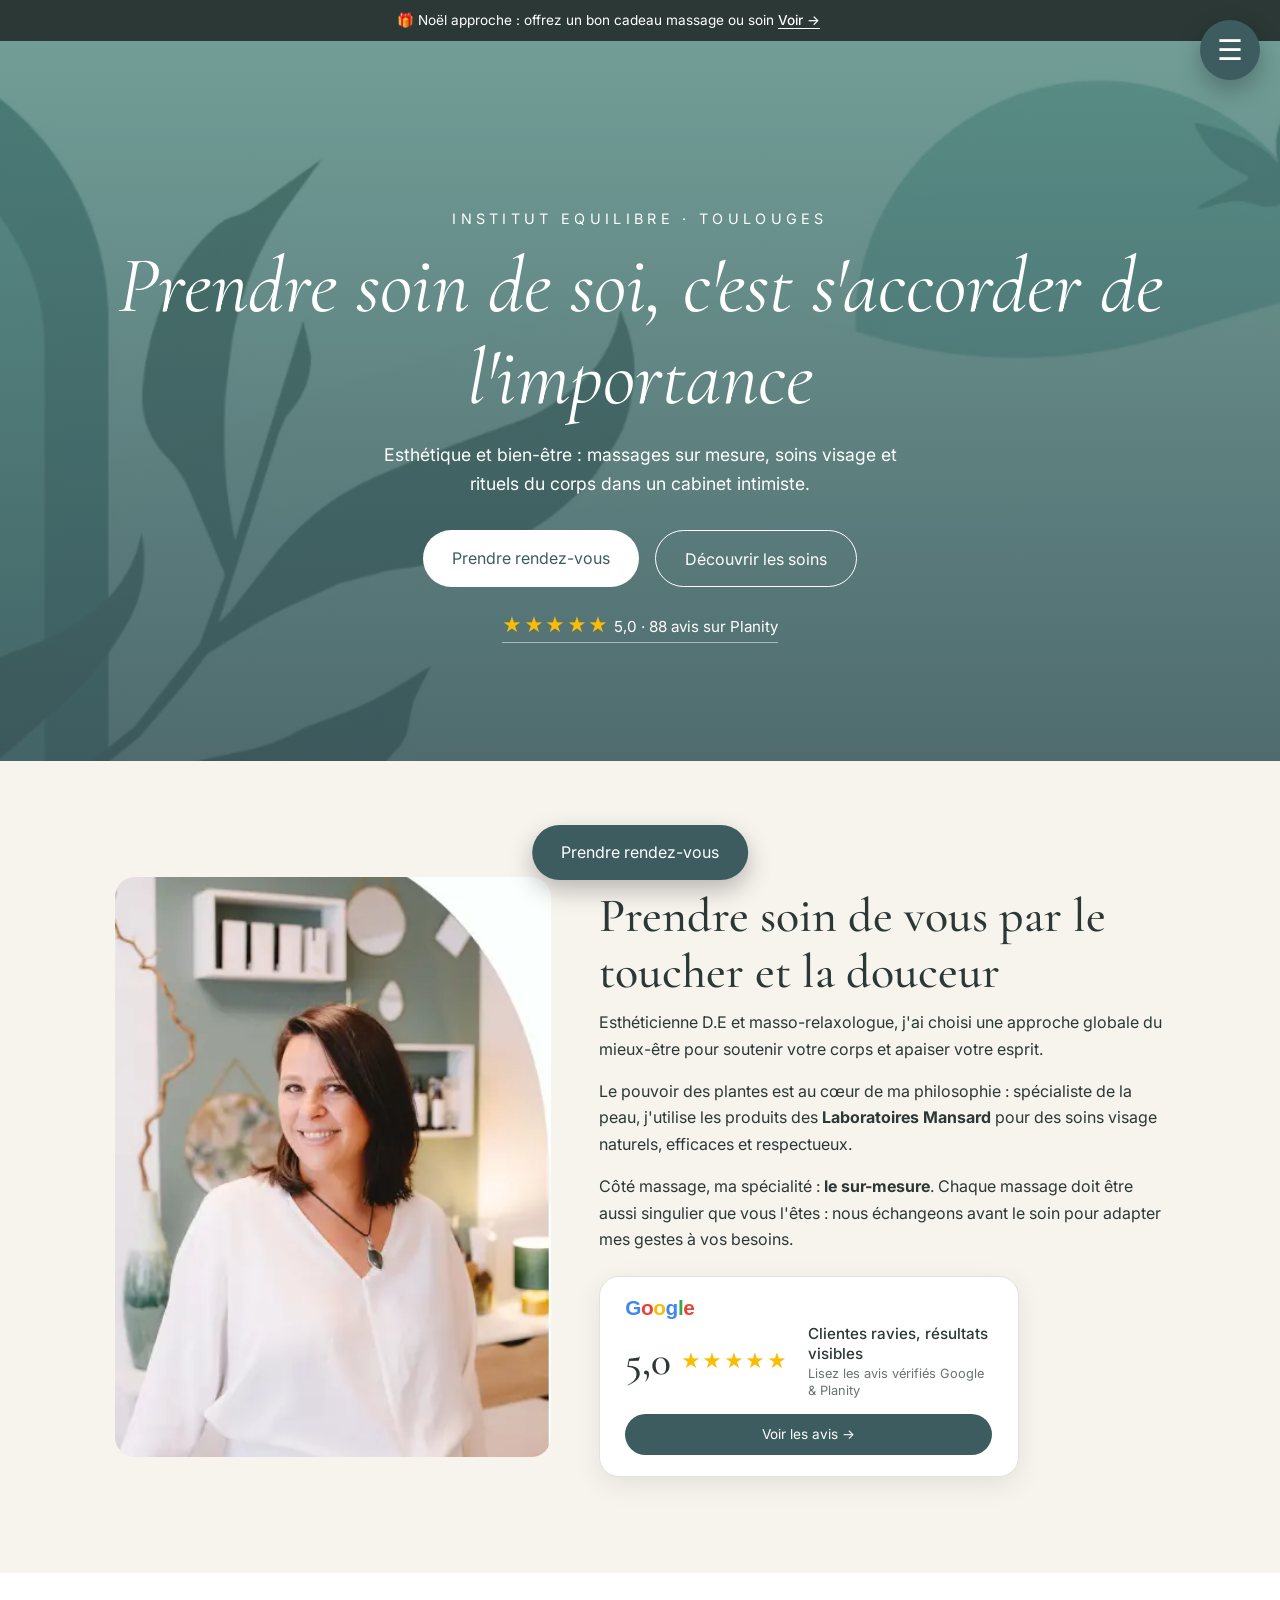
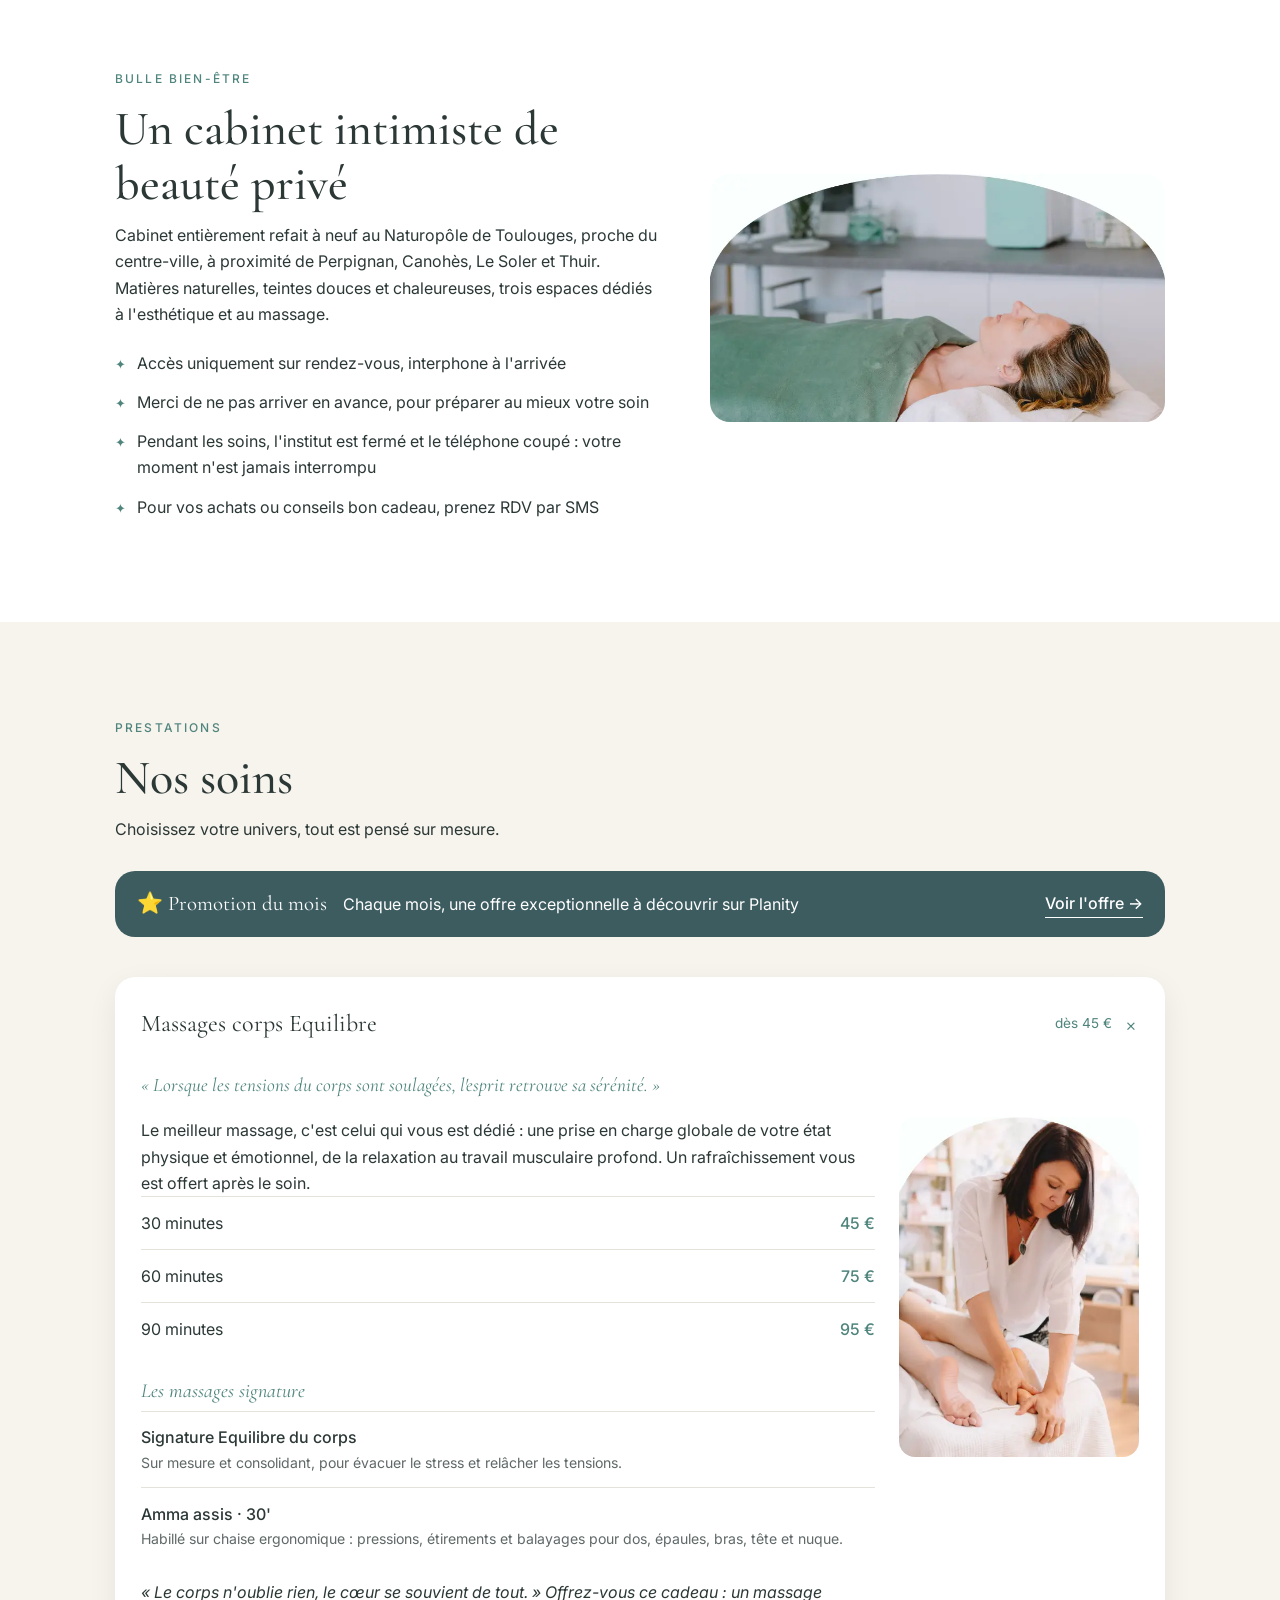
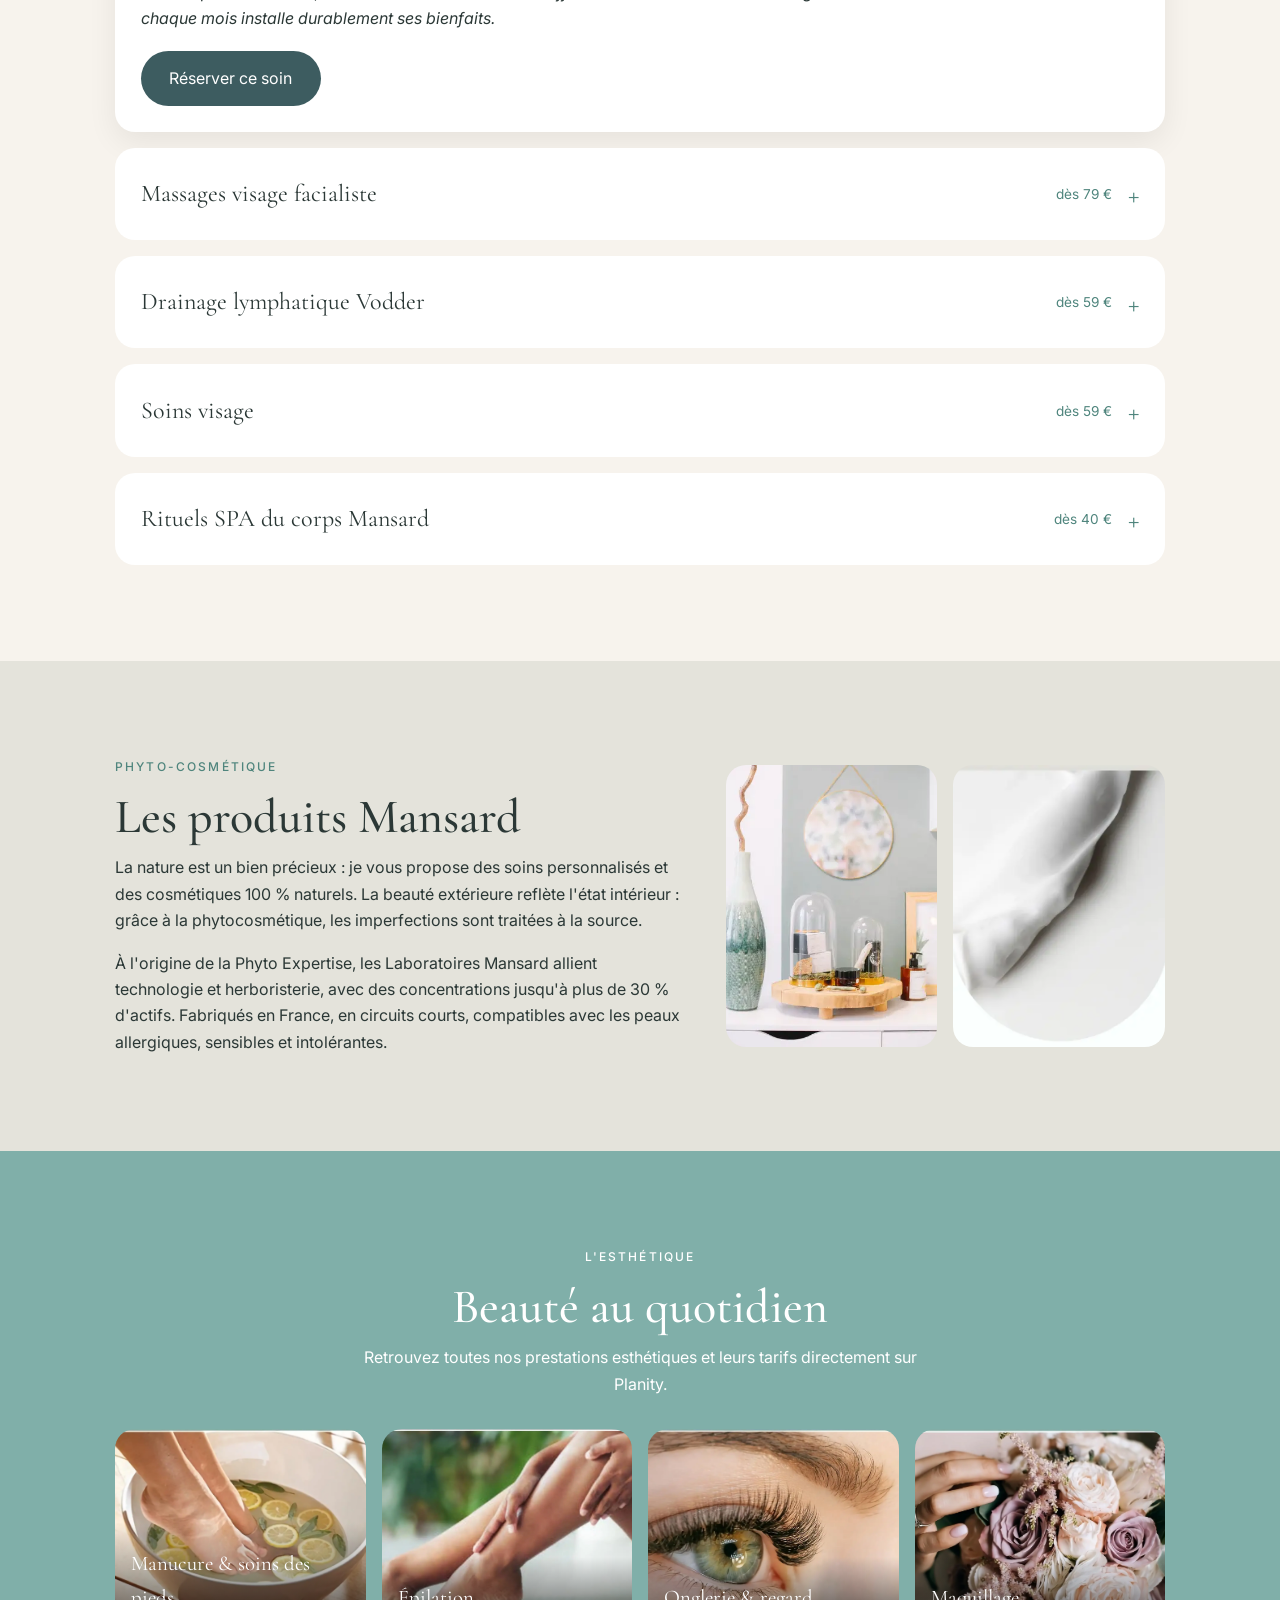
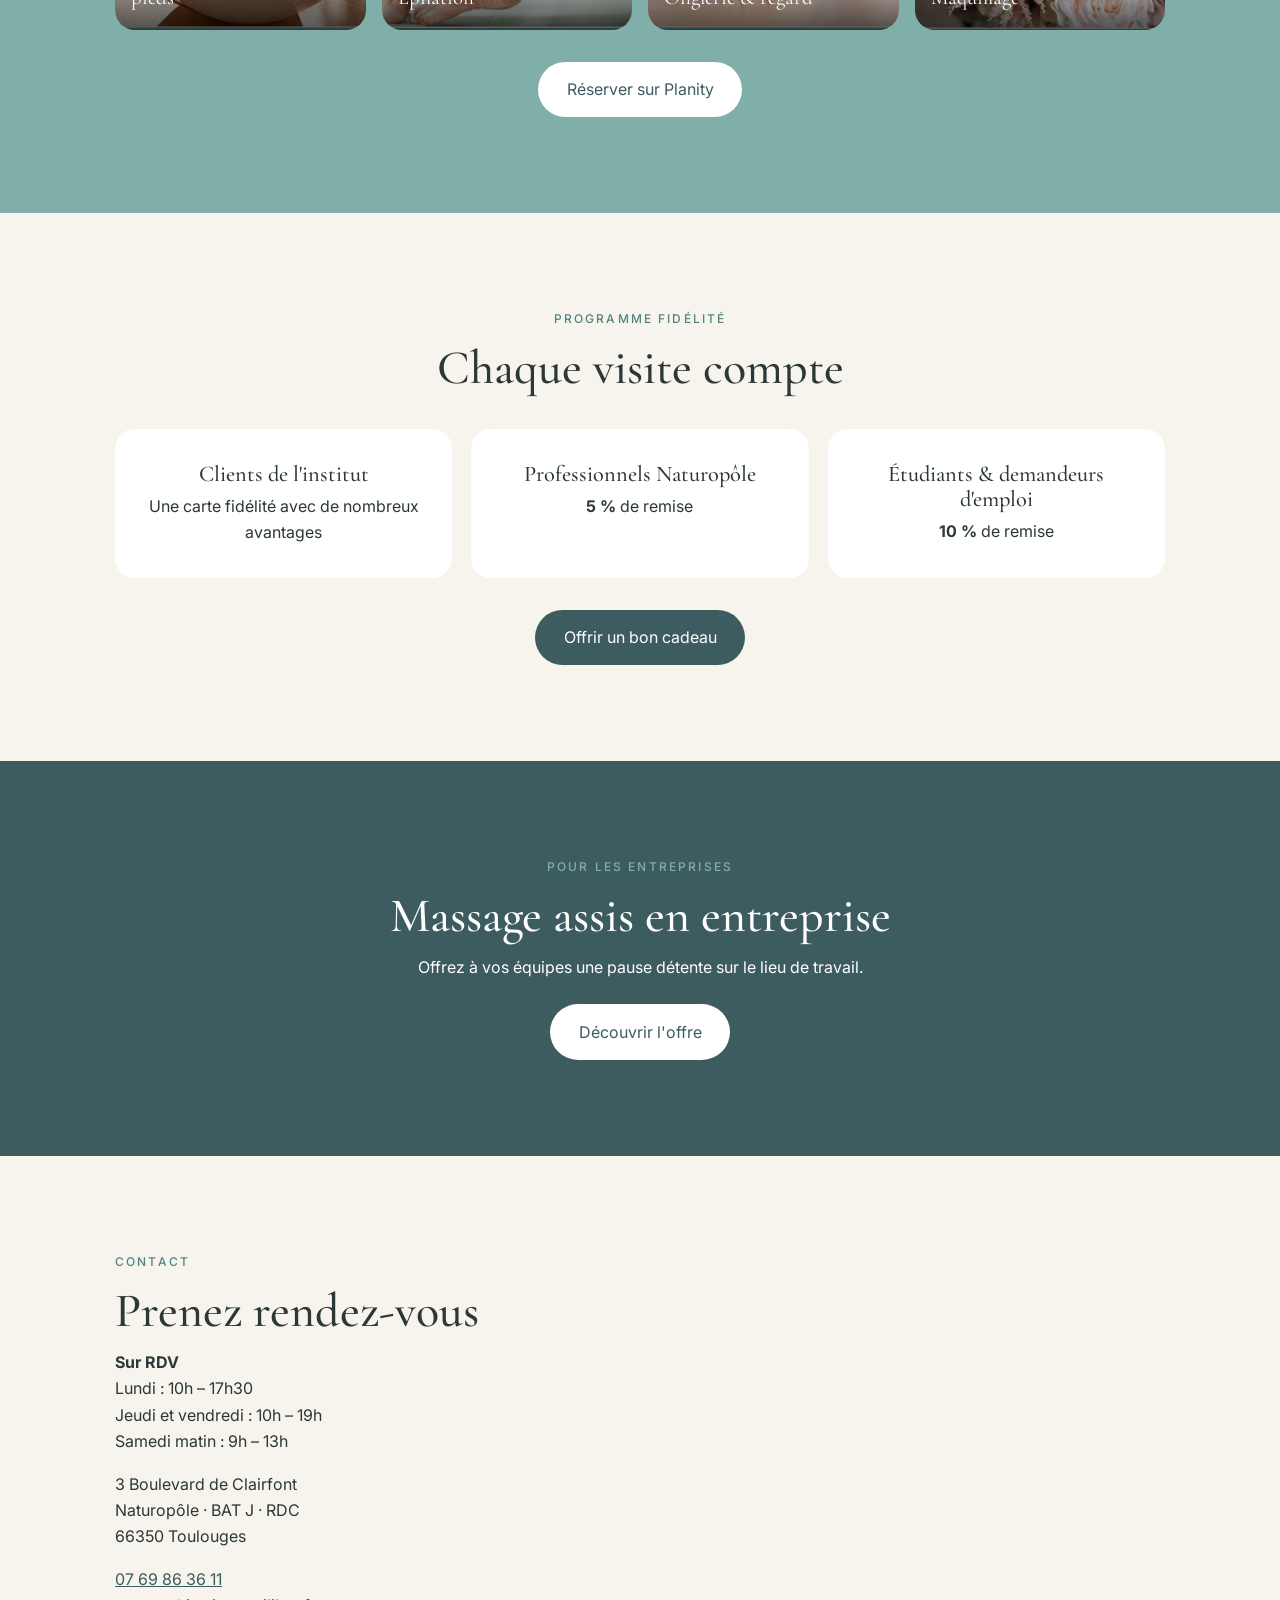
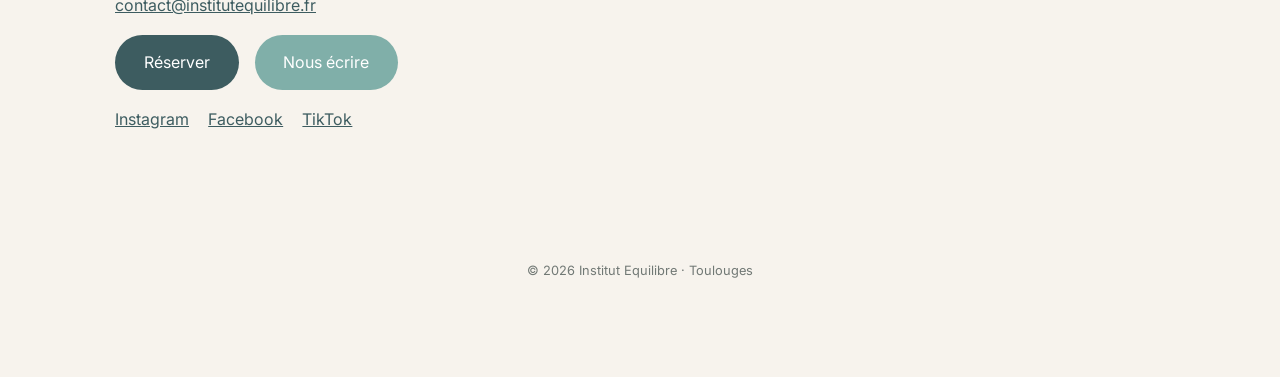
==== index.html @ bfd8c5cf "Remove link from facial massage description Removed the 'En savoir plus' link from the facial massag" ====
<!DOCTYPE html>
<html lang="fr">
<head>
<meta charset="UTF-8">
<meta name="viewport" content="width=device-width, initial-scale=1">
<title>Institut Equilibre – Toulouges – Esthétique et bien-être</title>
<meta name="description" content="Institut Equilibre à Toulouges, près de Perpignan : massages sur mesure, soins visage Mansard, drainage lymphatique Vodder et esthétique.">
<meta name="theme-color" content="#3d5c60">
<meta property="og:type" content="website">
<meta property="og:title" content="Institut Equilibre – Toulouges">
<meta property="og:description" content="Massages sur mesure, soins visage Mansard, drainage Vodder.">
<meta property="og:image" content="https://institutequilibre.github.io/www/images/partage.webp">
<link rel="preconnect" href="https://fonts.googleapis.com">
<link rel="preconnect" href="https://fonts.gstatic.com" crossorigin>
<link href="https://fonts.googleapis.com/css2?family=Cormorant+Garamond:ital,wght@0,400;0,500;0,600;1,400&family=Inter:wght@300;400;500&display=swap" rel="stylesheet">
<script type="application/ld+json">
{
  "@context":"https://schema.org",
  "@type":"BeautySalon",
  "name":"Institut Equilibre",
  "telephone":"+33769863611",
  "email":"contact@institutequilibre.fr",
  "address":{"@type":"PostalAddress","streetAddress":"3 Boulevard de Clairfont, Naturopôle BAT J","postalCode":"66350","addressLocality":"Toulouges","addressCountry":"FR"},
  "openingHoursSpecification":[
    {"@type":"OpeningHoursSpecification","dayOfWeek":"Monday","opens":"10:00","closes":"17:30"},
    {"@type":"OpeningHoursSpecification","dayOfWeek":["Thursday","Friday"],"opens":"10:00","closes":"19:00"},
    {"@type":"OpeningHoursSpecification","dayOfWeek":"Saturday","opens":"09:00","closes":"13:00"}
  ]
}
</script>
<style>
:root{--sage:#80afa9;--sage-d:#4f857d;--deep:#3d5c60;--cream:#f7f3ed;--sand:#e4e3db;--ink:#2b3836;--r:20px}
*{box-sizing:border-box;margin:0;padding:0}
html{scroll-behavior:smooth;scroll-padding-top:20px}
body{font-family:Inter,sans-serif;font-weight:300;color:var(--ink);background:var(--cream);line-height:1.65}
h1,h2,h3{font-family:'Cormorant Garamond',serif;font-weight:500;line-height:1.15}
h2{font-size:clamp(2rem,5vw,3rem);margin-bottom:.6rem}
img{max-width:100%;display:block}
section{padding:clamp(3.5rem,9vw,6rem) 1.5rem}
.wrap{max-width:1050px;margin:auto}
.eyebrow{text-transform:uppercase;letter-spacing:.18em;font-size:.75rem;color:var(--sage-d);font-weight:500;margin-bottom:.8rem;display:block}
.btn{display:inline-block;background:var(--deep);color:#fff;padding:.9rem 1.8rem;border-radius:99px;text-decoration:none;font-weight:400;transition:.25s}
.btn:hover{background:var(--ink);transform:translateY(-2px)}
.btn.ghost{background:transparent;border:1px solid #fff}
.btn.ghost:hover{background:#fff;color:var(--ink)}
.btn.light{background:#fff;color:var(--deep)}

.hero{min-height:80vh;display:grid;place-items:center;text-align:center;color:#fff;padding:6rem 1.5rem 3rem;
background:linear-gradient(rgba(79,133,125,.8),rgba(61,92,96,.9)),url('https://institutequilibre.github.io/www/images/partage.webp') center/cover}
.hero .brand{letter-spacing:.3em;text-transform:uppercase;font-size:.9rem}
.hero h1{font-size:clamp(2.4rem,7vw,5rem);margin:.6rem 0 1rem;font-style:italic;font-weight:400}
.hero p{max-width:540px;margin:0 auto 2rem;font-size:1.1rem}
.actions{display:flex;gap:1rem;justify-content:center;flex-wrap:wrap}

.about{display:grid;gap:3rem;align-items:center}
@media(min-width:800px){.about{grid-template-columns:1fr 1.3fr}}
.about > img{border-radius:var(--r);width:100%;aspect-ratio:3/4;object-fit:cover}
.about p{margin-bottom:1rem}

.reviews{display:grid;grid-template-columns:auto 1fr;gap:.3rem 1.2rem;align-items:center;margin-top:1.5rem;padding:1.3rem 1.6rem;background:#fff;border-radius:var(--r);text-decoration:none;color:var(--ink);box-shadow:0 8px 28px rgba(0,0,0,.08);border:1px solid var(--sand);max-width:420px;transition:.25s}
.reviews:hover{transform:translateY(-3px);box-shadow:0 14px 34px rgba(0,0,0,.14)}
.g-logo{grid-column:1/-1;font:600 1.3rem/1 Arial,sans-serif;letter-spacing:-.02em}
.g-logo i{font-style:normal}
.g-logo i:nth-child(1),.g-logo i:nth-child(4){color:#4285f4}
.g-logo i:nth-child(2),.g-logo i:nth-child(6){color:#ea4335}
.g-logo i:nth-child(3){color:#fbbc05}
.g-logo i:nth-child(5){color:#34a853}
.score{display:flex;align-items:center;gap:.6rem}
.score b{font:500 2.6rem/1 'Cormorant Garamond',serif}
.stars{color:#fbbc05;font-size:1.2rem;letter-spacing:.08em}
.reviews-txt{display:flex;flex-direction:column;line-height:1.35}
.reviews-txt b{font-weight:500;font-size:.95rem}
.reviews-txt small{font-size:.8rem;opacity:.7}
.cta{grid-column:1/-1;margin-top:.6rem;padding:.6rem 1rem;background:var(--deep);color:#fff;border-radius:99px;text-align:center;font-size:.85rem;font-weight:400;transition:.25s}
.reviews:hover .cta{background:var(--sage-d)}

.cabinet{background:#fff}
.cabinet .wrap{display:grid;gap:3rem;align-items:center}
@media(min-width:800px){.cabinet .wrap{grid-template-columns:1.2fr 1fr}}
.cabinet img{border-radius:var(--r);width:100%;object-fit:cover}
.cabinet ul{list-style:none;margin-top:1rem}
.cabinet li{padding:.4rem 0 .4rem 1.4rem;position:relative}
.cabinet li:before{content:"✦";position:absolute;left:0;color:var(--sage-d);font-size:.8rem;top:.65rem}

.services .acc{margin-top:2.5rem;display:grid;gap:1rem}
details{background:#fff;border-radius:var(--r);padding:0 1.6rem;transition:.3s}
details[open]{box-shadow:0 10px 30px rgba(0,0,0,.07)}
summary{list-style:none;cursor:pointer;padding:1.4rem 0;display:flex;justify-content:space-between;align-items:center;gap:1rem;font-family:'Cormorant Garamond',serif;font-size:1.5rem}
summary::-webkit-details-marker{display:none}
summary::after{content:'+';font-size:1.8rem;color:var(--sage-d);transition:.3s}
details[open] summary::after{transform:rotate(45deg)}
.body{padding-bottom:1.6rem}
.body>p{margin-bottom:1rem}
.quote{font-family:'Cormorant Garamond',serif;font-style:italic;font-size:1.2rem;color:var(--sage-d)}
.row{display:flex;justify-content:space-between;gap:1rem;padding:.8rem 0;border-top:1px solid var(--sand)}
.row div span{display:block;font-size:.88rem;opacity:.75}
.row b{font-weight:500;color:var(--sage-d);white-space:nowrap}
.row strong{font-weight:500}
.sub{font-family:'Cormorant Garamond',serif;font-size:1.25rem;color:var(--sage-d);margin:1.2rem 0 .2rem;font-style:italic}
.split{display:grid;gap:1.5rem}
@media(min-width:800px){.split.has-img{grid-template-columns:1fr 240px}}
.split img{border-radius:16px;width:100%;height:100%;max-height:340px;object-fit:cover}
.more{display:inline-block;margin-top:.8rem;color:var(--deep);font-weight:500;text-decoration:none;border-bottom:1px solid}

.mansard{background:var(--sand)}
.mansard .wrap{display:grid;gap:2.5rem;align-items:center}
@media(min-width:800px){.mansard .wrap{grid-template-columns:1.3fr 1fr}}
.pics{display:grid;grid-template-columns:1fr 1fr;gap:1rem}
.pics img{border-radius:var(--r);height:100%;object-fit:cover;aspect-ratio:3/4}

.esth{background:var(--sage);color:#fff;text-align:center}
.esth .eyebrow{color:#fff}
.esth p{max-width:560px;margin:0 auto 1.5rem}
.grid4{display:grid;grid-template-columns:repeat(auto-fit,minmax(210px,1fr));gap:1rem;margin:2rem 0}
.grid4 a{position:relative;border-radius:var(--r);overflow:hidden;aspect-ratio:5/4;display:block;color:#fff;text-decoration:none}
.grid4 img{width:100%;height:100%;object-fit:cover;transition:.4s}
.grid4 a:hover img{transform:scale(1.06)}
.grid4 span{position:absolute;inset:auto 0 0;padding:1.5rem 1rem .9rem;background:linear-gradient(transparent,rgba(0,0,0,.65));color:#fff;font-family:'Cormorant Garamond',serif;font-size:1.3rem;text-align:left}

.cards{display:grid;grid-template-columns:repeat(auto-fit,minmax(230px,1fr));gap:1.2rem;margin-top:2rem}
.card{background:#fff;border-radius:var(--r);padding:2rem;text-align:center}
.card h3{font-size:1.4rem;margin-bottom:.4rem}
.pro{background:var(--deep);color:#fff;text-align:center}
.pro .eyebrow{color:var(--sage)}
.pro .actions{margin-top:1.5rem}
.pro p{max-width:560px;margin:0 auto}

.contact .wrap{display:grid;gap:2.5rem}
@media(min-width:800px){.contact .wrap{grid-template-columns:1fr 1.2fr}}
.contact p{margin-bottom:1rem}
.contact a{color:var(--deep)}
iframe{border:0;border-radius:var(--r);width:100%;min-height:320px;height:100%}
.social{display:flex;gap:1.2rem;margin-top:1rem}
footer{text-align:center;padding:2rem 1rem 6rem;font-size:.8rem;opacity:.65}

.sticky{display:block;position:fixed;bottom:20px;left:50%;transform:translateX(-50%);z-index:1001;box-shadow:0 10px 25px rgba(0,0,0,.25)}
.contact a.btn{color:#fff}
.sticky:hover{transform:translateX(-50%) translateY(-2px)}
  
/* Bouton menu flottant */
.floating-menu-btn{position:fixed;top:20px;right:20px;width:60px;height:60px;border:none;border-radius:50%;background:var(--deep);color:#fff;font-size:1.8rem;cursor:pointer;z-index:10000;box-shadow:0 10px 25px rgba(0,0,0,.25);transition:.3s;-webkit-tap-highlight-color:transparent;touch-action:auto}
.floating-menu-btn:hover{transform:scale(1.05);background:var(--sage-d)}

/* Menu */
.floating-menu{position:fixed;top:90px;right:20px;width:260px;background:#fff;border-radius:20px;padding:1rem;display:flex;flex-direction:column;gap:.7rem;box-shadow:0 15px 40px rgba(0,0,0,.18);opacity:0;visibility:hidden;pointer-events:none;transform:translateY(-10px);transition:.3s;touch-action:auto;z-index:999}
.floating-menu.active{opacity:1;visibility:visible;pointer-events:auto;transform:translateY(0)}
.floating-menu a{text-decoration:none;color:var(--ink);padding:.8rem 1rem;border-radius:12px;transition:.2s}
.floating-menu a:hover{background:var(--sand)}
.btn-menu{background:var(--deep);color:#fff !important;text-align:center;margin-top:.5rem}
.btn-menu:hover{background:var(--sage-d) !important}

/* Mobile (en dernier pour prendre le dessus) */
@media(max-width:600px){
  html{font-size:14px}
  body{line-height:1.5}
  .sticky{display:none}
  section{padding:2.5rem 1rem}
  .hero{min-height:60vh;padding:2.5rem 1rem}
  .hero .brand{font-size:.7rem;letter-spacing:.2em}
  .hero h1{font-size:2rem;margin:.5rem 0 .8rem}
  .hero p{font-size:.95rem;margin-bottom:1.3rem}
  .actions .btn{width:100%;text-align:center;padding:.75rem 1rem}
  h2{font-size:1.8rem}
  details{padding:0 1rem}
  summary{font-size:1.15rem;padding:1rem 0}
  .row{flex-direction:row;align-items:flex-start;gap:.8rem;padding:.6rem 0}
  .row b{white-space:nowrap;margin-left:auto}
  .quote{font-size:1.05rem}
  .about img{aspect-ratio:4/5;max-height:380px}
  .reviews{display:flex;flex-direction:column;align-items:center;text-align:center;gap:.5rem;max-width:100%;padding:1.2rem 1rem}
  .score{justify-content:center}
  .score b{font-size:2.2rem}
  .reviews-txt{align-items:center}
  .cta{width:100%}
  .grid4 a{aspect-ratio:16/10}
}

  /* Conversion */
body{font-weight:400}
.promo{display:block;background:var(--ink);color:#fff;text-align:center;text-decoration:none;font-size:.85rem;padding:.7rem 5rem .7rem 1rem;line-height:1.35}
.promo b{font-weight:500;border-bottom:1px solid currentColor;white-space:nowrap}
.proof{display:inline-block;margin-top:1.4rem;color:#fff;text-decoration:none;font-size:.95rem;border-bottom:1px solid rgba(255,255,255,.5)}
summary .from{margin-left:auto;font:400 .85rem Inter,sans-serif;color:var(--sage-d);white-space:nowrap}
.body .btn.book{margin-top:1.2rem}
.rv-grid{display:grid;grid-template-columns:repeat(auto-fit,minmax(240px,1fr));gap:1.2rem;margin-top:2rem}
.rv figure{background:#fff;border-radius:var(--r);padding:1.6rem}
.rv blockquote{font-family:'Cormorant Garamond',serif;font-size:1.25rem;font-style:italic;line-height:1.35}
.rv figcaption{margin-top:.8rem;font-size:.85rem;opacity:.7}
.mbar{display:none}
@media(max-width:600px){
  html{font-size:16px}
  .mbar{display:flex;position:fixed;left:0;right:0;bottom:0;z-index:1001;gap:.5rem;padding:.6rem .7rem calc(.6rem + env(safe-area-inset-bottom));background:#fff;box-shadow:0 -6px 20px rgba(0,0,0,.12)}
  .mbar a{flex:1;text-align:center;padding:.85rem .4rem;border-radius:99px;text-decoration:none;font-weight:500;font-size:.95rem;color:#fff;background:var(--sage-d)}
  .mbar a:first-child{flex:1.7;background:var(--deep)}
}

.deal{display:flex;flex-wrap:wrap;align-items:center;gap:.4rem 1rem;margin-top:1.8rem;padding:1rem 1.4rem;background:var(--deep);color:#fff;border-radius:var(--r);text-decoration:none;transition:.25s}
.deal:hover{transform:translateY(-2px);background:var(--ink)}
.deal span{font-family:'Cormorant Garamond',serif;font-size:1.3rem}
.deal b{margin-left:auto;font-weight:500;border-bottom:1px solid currentColor}
  
</style>
</head>

<script async src="https://www.googletagmanager.com/gtm.js?id=GTM-5ZWL5DNL"></script>
<script>
  window.dataLayer = window.dataLayer || [];
  function gtag(){dataLayer.push(arguments);}
  gtag('js', new Date());
</script>
  
<body>

  <a class="promo" href="offrir-bon-cadeau.html">🎁 Noël approche : offrez un bon cadeau massage ou soin <b>Voir →</b></a>
  
<button class="floating-menu-btn" id="menuBtn" aria-label="Menu" aria-expanded="false" aria-controls="floatingMenu">☰</button>

<div class="floating-menu" id="floatingMenu">
    <a href="#apropos">L'institut</a>
    <a href="#prestations">Prestations</a>
    <a href="#mansard">Produits Mansard</a>
    <a href="#esthetique">Esthétique</a>
    <a href="#entreprise">Entreprise</a>
    <a href="#contact">Contact</a>
    <a href="https://www.planity.com/institut-equilibre-66350-toulouges" target="_blank" rel="noopener" class="btn-menu">Réserver</a>
</div>

<header class="hero">
  <div>
    <div class="brand">Institut Equilibre · Toulouges</div>
    <h1>Prendre soin de soi, c'est s'accorder de l'importance</h1>
    <p>Esthétique et bien-être : massages sur mesure, soins visage et rituels du corps dans un cabinet intimiste.</p>
    <div class="actions">
      <a href="https://www.planity.com/institut-equilibre-66350-toulouges" target="_blank" rel="noopener" class="btn light">Prendre rendez-vous</a>
      <a href="#prestations" class="btn ghost">Découvrir les soins</a>
    </div>
    <a class="proof" href="https://www.planity.com/institut-equilibre-66350-toulouges" target="_blank" rel="noopener"><span class="stars">★★★★★</span> 5,0 · 88 avis sur Planity</a>
  </div>
</header>

<section id="apropos">
  <div class="wrap about">
    <img src="images/Portrait.webp" alt="Portrait de la praticienne" loading="lazy">
    <div>
      <span class="eyebrow">Bienvenue</span>
      <h2>Prendre soin de vous par le toucher et la douceur</h2>
      <p>Esthéticienne D.E et masso-relaxologue, j'ai choisi une approche globale du mieux-être pour soutenir votre corps et apaiser votre esprit.</p>
      <p>Le pouvoir des plantes est au cœur de ma philosophie : spécialiste de la peau, j'utilise les produits des <b>Laboratoires Mansard</b> pour des soins visage naturels, efficaces et respectueux.</p>
      <p>Côté massage, ma spécialité : <b>le sur-mesure</b>. Chaque massage doit être aussi singulier que vous l'êtes : nous échangeons avant le soin pour adapter mes gestes à vos besoins.</p>

      <a class="reviews" href="https://share.google/BgqpHiEWUVIyXNBQk" target="_blank" rel="noopener">
        <span class="g-logo"><i>G</i><i>o</i><i>o</i><i>g</i><i>l</i><i>e</i></span>
        <span class="score"><b>5,0</b><span class="stars">★★★★★</span></span>
        <span class="reviews-txt"><b>Clientes ravies, résultats visibles</b><small>Lisez les avis vérifiés Google &amp; Planity</small></span>
        <span class="cta">Voir les avis →</span>
      </a>
    </div>
  </div>
</section>

  <section class="rv" hidden>
  <div class="wrap">
    <span class="eyebrow">Avis clients</span>
    <h2>Elles en parlent</h2>
    <div class="rv-grid">
      <figure><blockquote>« AVIS 1 »</blockquote><figcaption>Prénom · Planity</figcaption></figure>
      <figure><blockquote>« AVIS 2 »</blockquote><figcaption>Prénom · Planity</figcaption></figure>
      <figure><blockquote>« AVIS 3 »</blockquote><figcaption>Prénom · Planity</figcaption></figure>
    </div>
  </div>
</section>

  <section class="rv" hidden>
  <div class="wrap">
    <span class="eyebrow">Avis clients</span>
    <h2>Elles en parlent</h2>
    <div class="rv-grid">
      <figure><blockquote>« AVIS 1 »</blockquote><figcaption>Prénom · Planity</figcaption></figure>
      <figure><blockquote>« AVIS 2 »</blockquote><figcaption>Prénom · Planity</figcaption></figure>
      <figure><blockquote>« AVIS 3 »</blockquote><figcaption>Prénom · Planity</figcaption></figure>
    </div>
  </div>
</section>
  
<section class="cabinet">
  <div class="wrap">
    <div>
      <span class="eyebrow">Bulle bien-être</span>
      <h2>Un cabinet intimiste de beauté privé</h2>
      <p>Cabinet entièrement refait à neuf au Naturopôle de Toulouges, proche du centre-ville, à proximité de Perpignan, Canohès, Le Soler et Thuir. Matières naturelles, teintes douces et chaleureuses, trois espaces dédiés à l'esthétique et au massage.</p>
      <ul>
        <li>Accès uniquement sur rendez-vous, interphone à l'arrivée</li>
        <li>Merci de ne pas arriver en avance, pour préparer au mieux votre soin</li>
        <li>Pendant les soins, l'institut est fermé et le téléphone coupé : votre moment n'est jamais interrompu</li>
        <li>Pour vos achats ou conseils bon cadeau, prenez RDV par SMS</li>
      </ul>
    </div>
    <img src="images/Cabinet.webp" alt="Le cabinet" loading="lazy">
  </div>
</section>

<section id="prestations" class="services">
  <div class="wrap">
    <span class="eyebrow">Prestations</span>
    <h2>Nos soins</h2>
    <p>Choisissez votre univers, tout est pensé sur mesure.</p>

    <a class="deal" href="https://www.planity.com/institut-equilibre-66350-toulouges" target="_blank" rel="noopener"><span>⭐ Promotion du mois</span> Chaque mois, une offre exceptionnelle à découvrir sur Planity <b>Voir l'offre →</b></a>
    
    <div class="acc">

      <details open>
        <summary><span>Massages corps Equilibre</span><small class="from">dès 45 €</small></summary>
        <div class="body">
          <p class="quote">« Lorsque les tensions du corps sont soulagées, l'esprit retrouve sa sérénité. »</p>
          <div class="split has-img">
            <div>
              <p>Le meilleur massage, c'est celui qui vous est dédié : une prise en charge globale de votre état physique et émotionnel, de la relaxation au travail musculaire profond. Un rafraîchissement vous est offert après le soin.</p>
              <div class="row"><span>30 minutes</span><b>45 €</b></div>
              <div class="row"><span>60 minutes</span><b>75 €</b></div>
              <div class="row"><span>90 minutes</span><b>95 €</b></div>
              <p class="sub">Les massages signature</p>
              <div class="row"><div><strong>Signature Equilibre du corps</strong><span>Sur mesure et consolidant, pour évacuer le stress et relâcher les tensions.</span></div></div>
              <div class="row"><div><strong>Amma assis · 30'</strong><span>Habillé sur chaise ergonomique : pressions, étirements et balayages pour dos, épaules, bras, tête et nuque.</span></div></div>
              <p style="margin-top:1rem;font-style:italic">« Le corps n'oublie rien, le cœur se souvient de tout. » Offrez-vous ce cadeau : un massage chaque mois installe durablement ses bienfaits.</p>
            </div>
            <img src="images/Massage.webp" alt="Massage" loading="lazy">
          </div>
        </div>
      </details>

      <details>
        <summary><span>Massages visage facialiste</span><small class="from">dès 79 €</small></summary>
        <div class="body">
          <div class="split has-img">
            <div>
              <p>Techniques manuelles non invasives pour travailler en profondeur muscles, épiderme, derme et circulation sanguine et lymphatique. Détend, tonifie, oxygène et accompagne le bien vieillir. Mains et outils de beauté pour une expérience unique.</p>
              <div class="row"><div><strong>Rituel anti-âge japonais Kobido</strong><span>1h15 · 100 % manuel : nettoyage profond, remodelage, drainage, relaxation cervicales, massage crânien (+ massage du dos : 1h20, 99 €).</span></div><b>79 €</b></div>
            </div>
            <img src="images/Massagevisage.webp" alt="Massage du visage" loading="lazy">
          </div>
        </div>
      </details>

      <details>
        <summary><span>Drainage lymphatique Vodder</span><small class="from">dès 59 €</small></summary>
        <div class="body">
          <div class="split has-img">
            <div>
              <p>Technique de massage qui stimule la circulation de la lymphe, à visée médicale ou esthétique : mouvements lents et doux, dans le sens de la circulation lymphatique, avec des variations de pression.</p>
              <div class="row"><span>45 min · Visage</span><b>59 €</b></div>
              <div class="row"><span>45 min · Jambes lourdes</span><b>59 €</b></div>
              <div class="row"><span>60 min · Minceur</span><b>70 €</b></div>
              <div class="row"><span>90 min · Corps entier</span><b>90 €</b></div>
              <a class="more" href="https://www.institutequilibre.fr/drainage-lymphatique">En savoir plus →</a>
            </div>
            <img src="images/Drainage.webp" alt="Drainage lymphatique" loading="lazy">
          </div>
        </div>
      </details>

      <details>
        <summary><span>Soins visage</span><small class="from">dès 59 €</small></summary>
        <div class="body">
          <div class="row"><div><strong>Soin Équilibre Pur</strong><span>45 min · Nettoyage, exfoliation, massage du visage et des épaules (10 min), puis masque.</span></div><b>59 €</b></div>
          <div class="row"><div><strong>L'équilibre par les plantes</strong><span>1h · 100 % manuel. Rituel cocooning sur mesure (hydratant, apaisant, purifiant, éclat, anti-âge), massage du visage et du crâne.</span></div><b>70 €</b></div>
          <div class="row"><div><strong>L'équilibre par les plantes + massage du dos</strong><span>1h20 · Massage du dos en début de soin pour relâcher les tensions et optimiser les résultats.</span></div><b>89 €</b></div>
          <div class="row"><div><strong>Soin Hydraskin</strong><span>Traitement complet de la peau, non invasif.</span></div><b>89 €</b></div>
          <p style="margin-top:1rem;font-style:italic">« L'équilibre par les plantes » est conseillé en cure, à raison d'un soin par semaine, pour un résultat durable.</p>
        </div>
      </details>

      <details>
        <summary><span>Rituels SPA du corps Mansard</span><small class="from">dès 40 €</small></summary>
        <div class="body">
          <p class="quote">Inspirés des plus beaux jardins du monde : voyages sensoriels grâce à la puissance des végétaux.</p>
          <p><b>Trois destinations :</b> Jardin de Taraho'i (noix de coco, litchi, tiaré), Jardin marocain (argan, sésame, baume fondant), Jardin impérial de Kyoto (thé matcha, huiles de macadamia et pépins de raisin).</p>
          <p class="sub">Les gommages · 30'</p>
          <div class="row"><span>Taraho'i · Marocain · Kyoto</span><b>40 €</b></div>
          <p class="sub">Les rituels évasion · 60'</p>
          <p style="font-size:.9rem">Gommage + enveloppement.</p>
          <div class="row"><span>Taraho'i · Marocain · Kyoto</span><b>75 €</b></div>
          <p class="sub">Les rituels sensoriels</p>
          <p style="font-size:.9rem">Gommage 30 min + massage signature au choix (30 ou 60 min).</p>
          <div class="row"><span>70 min</span><b>79 €</b></div>
          <div class="row"><span>90 min</span><b>109 €</b></div>
          <p class="sub">Le grand rituel signature</p>
          <div class="row"><div><strong>Gommage + enveloppement + massage de 60 min</strong><span>Un voyage hors du temps. Café ou thé et viennoiserie offerts en fin de soin.</span></div><b>149 €</b></div>
          <p class="sub">Le rituel Joli dos · 45'</p>
          <div class="row"><div><strong>Soin complet du dos</strong><span>Nettoyage et gommage sous vapeur, extractions si nécessaire (+10'), massage de 20 min, masque traitant et massage crânien.</span></div><b>59 €</b></div>
        </div>
      </details>

    </div>
  </div>
</section>

<section id="mansard" class="mansard">
  <div class="wrap">
    <div>
      <span class="eyebrow">Phyto-cosmétique</span>
      <h2>Les produits Mansard</h2>
      <p>La nature est un bien précieux : je vous propose des soins personnalisés et des cosmétiques 100 % naturels. La beauté extérieure reflète l'état intérieur : grâce à la phytocosmétique, les imperfections sont traitées à la source.</p>
      <p style="margin-top:1rem">À l'origine de la Phyto Expertise, les Laboratoires Mansard allient technologie et herboristerie, avec des concentrations jusqu'à plus de 30 % d'actifs. Fabriqués en France, en circuits courts, compatibles avec les peaux allergiques, sensibles et intolérantes.</p>
    </div>
    <div class="pics">
      <img src="images/ProduitsMansard.webp" alt="Produits Mansard" loading="lazy">
      <img src="images/SoinsMansard.webp" alt="Soins Mansard" loading="lazy">
    </div>
  </div>
</section>

<section id="esthetique" class="esth">
  <div class="wrap">
    <span class="eyebrow">L'esthétique</span>
    <h2>Beauté au quotidien</h2>
    <p>Retrouvez toutes nos prestations esthétiques et leurs tarifs directement sur Planity.</p>
    <div class="grid4">
      <a href="https://www.planity.com/institut-equilibre-66350-toulouges" target="_blank" rel="noopener"><img src="images/Manucure.webp" alt="" loading="lazy"><span>Manucure &amp; soins des pieds</span></a>
      <a href="https://www.planity.com/institut-equilibre-66350-toulouges" target="_blank" rel="noopener"><img src="images/Epilation.webp" alt="" loading="lazy"><span>Épilation</span></a>
      <a href="https://www.planity.com/institut-equilibre-66350-toulouges" target="_blank" rel="noopener"><img src="images/Onglerie.webp" alt="" loading="lazy"><span>Onglerie &amp; regard</span></a>
      <a href="https://www.planity.com/institut-equilibre-66350-toulouges" target="_blank" rel="noopener"><img src="images/Maquillage.webp" alt="" loading="lazy"><span>Maquillage</span></a>
    </div>
    <a href="https://www.planity.com/institut-equilibre-66350-toulouges" target="_blank" rel="noopener" class="btn light">Réserver sur Planity</a>
  </div>
</section>

<section>
  <div class="wrap" style="text-align:center">
    <span class="eyebrow">Programme fidélité</span>
    <h2>Chaque visite compte</h2>
    <div class="cards">
      <div class="card"><h3>Clients de l'institut</h3><p>Une carte fidélité avec de nombreux avantages</p></div>
      <div class="card"><h3>Professionnels Naturopôle</h3><p><b>5 %</b> de remise</p></div>
      <div class="card"><h3>Étudiants &amp; demandeurs d'emploi</h3><p><b>10 %</b> de remise</p></div>
    </div>
    <p style="margin-top:2rem"><a class="btn" href="offrir-bon-cadeau.html">Offrir un bon cadeau</a></p>
  </div>
</section>

<section id="entreprise" class="pro">
  <div class="wrap">
    <span class="eyebrow">Pour les entreprises</span>
    <h2>Massage assis en entreprise</h2>
    <p>Offrez à vos équipes une pause détente sur le lieu de travail.</p>
    <div class="actions"><a class="btn light" href="https://www.institutequilibre.fr/massage-assis-entreprise">Découvrir l'offre</a></div>
  </div>
</section>

<section id="contact" class="contact">
  <div class="wrap">
    <div>
      <span class="eyebrow">Contact</span>
      <h2>Prenez rendez-vous</h2>
      <p><b>Sur RDV</b><br>Lundi : 10h – 17h30<br>Jeudi et vendredi : 10h – 19h<br>Samedi matin : 9h – 13h</p>
      <p>3 Boulevard de Clairfont<br>Naturopôle · BAT J · RDC<br>66350 Toulouges</p>
      <p><a href="tel:+33769863611">07 69 86 36 11</a><br><a href="mailto:contact@institutequilibre.fr">contact@institutequilibre.fr</a></p>
      <div class="actions" style="justify-content:flex-start">
        <a class="btn" href="https://www.planity.com/institut-equilibre-66350-toulouges" target="_blank" rel="noopener">Réserver</a>
        <a class="btn" style="background:var(--sage)" href="https://www.institutequilibre.fr/formulaire-contact">Nous écrire</a>
      </div>
      <div class="social">
        <a href="https://www.instagram.com/institut_equilibre_toulouges/" target="_blank" rel="noopener">Instagram</a>
        <a href="https://www.facebook.com/institutequilibretoulouges" target="_blank" rel="noopener">Facebook</a>
        <a href="https://www.tiktok.com/@institut_equilibre" target="_blank" rel="noopener">TikTok</a>
      </div>
    </div>
    <iframe loading="lazy" title="Plan d'accès" src="https://www.google.com/maps?q=3+Boulevard+de+Clairfont+66350+Toulouges&output=embed"></iframe>
  </div>
</section>

<footer>© 2026 Institut Equilibre · Toulouges</footer>
<a href="https://www.planity.com/institut-equilibre-66350-toulouges" target="_blank" rel="noopener" class="btn sticky">Prendre rendez-vous</a>

  <nav class="mbar" aria-label="Actions rapides">
  <a href="https://www.planity.com/institut-equilibre-66350-toulouges" target="_blank" rel="noopener">Réserver</a>
  <a href="tel:+33769863611">Appeler</a>
  <a href="sms:+33769863611">SMS</a>
</nav>
  
<script>
const menuBtn = document.getElementById('menuBtn');
const menu = document.getElementById('floatingMenu');

function setMenu(open){
  menu.classList.toggle('active', open);
  menuBtn.textContent = open ? '✕' : '☰';
  menuBtn.setAttribute('aria-expanded', open);
}

menuBtn.addEventListener('click', () => setMenu(!menu.classList.contains('active')));
menu.querySelectorAll('a').forEach(a => a.addEventListener('click', () => setMenu(false)));
document.addEventListener('click', e => {
  if(!menu.contains(e.target) && !menuBtn.contains(e.target)) setMenu(false);
});

  document.querySelectorAll('details .body').forEach(b=>{
  const a=document.createElement('a');
  a.className='btn book';
  a.href='https://www.planity.com/institut-equilibre-66350-toulouges';
  a.target='_blank';a.rel='noopener';
  a.textContent='Réserver ce soin';
  b.appendChild(a);
});
  
</script>

</body>
</html>
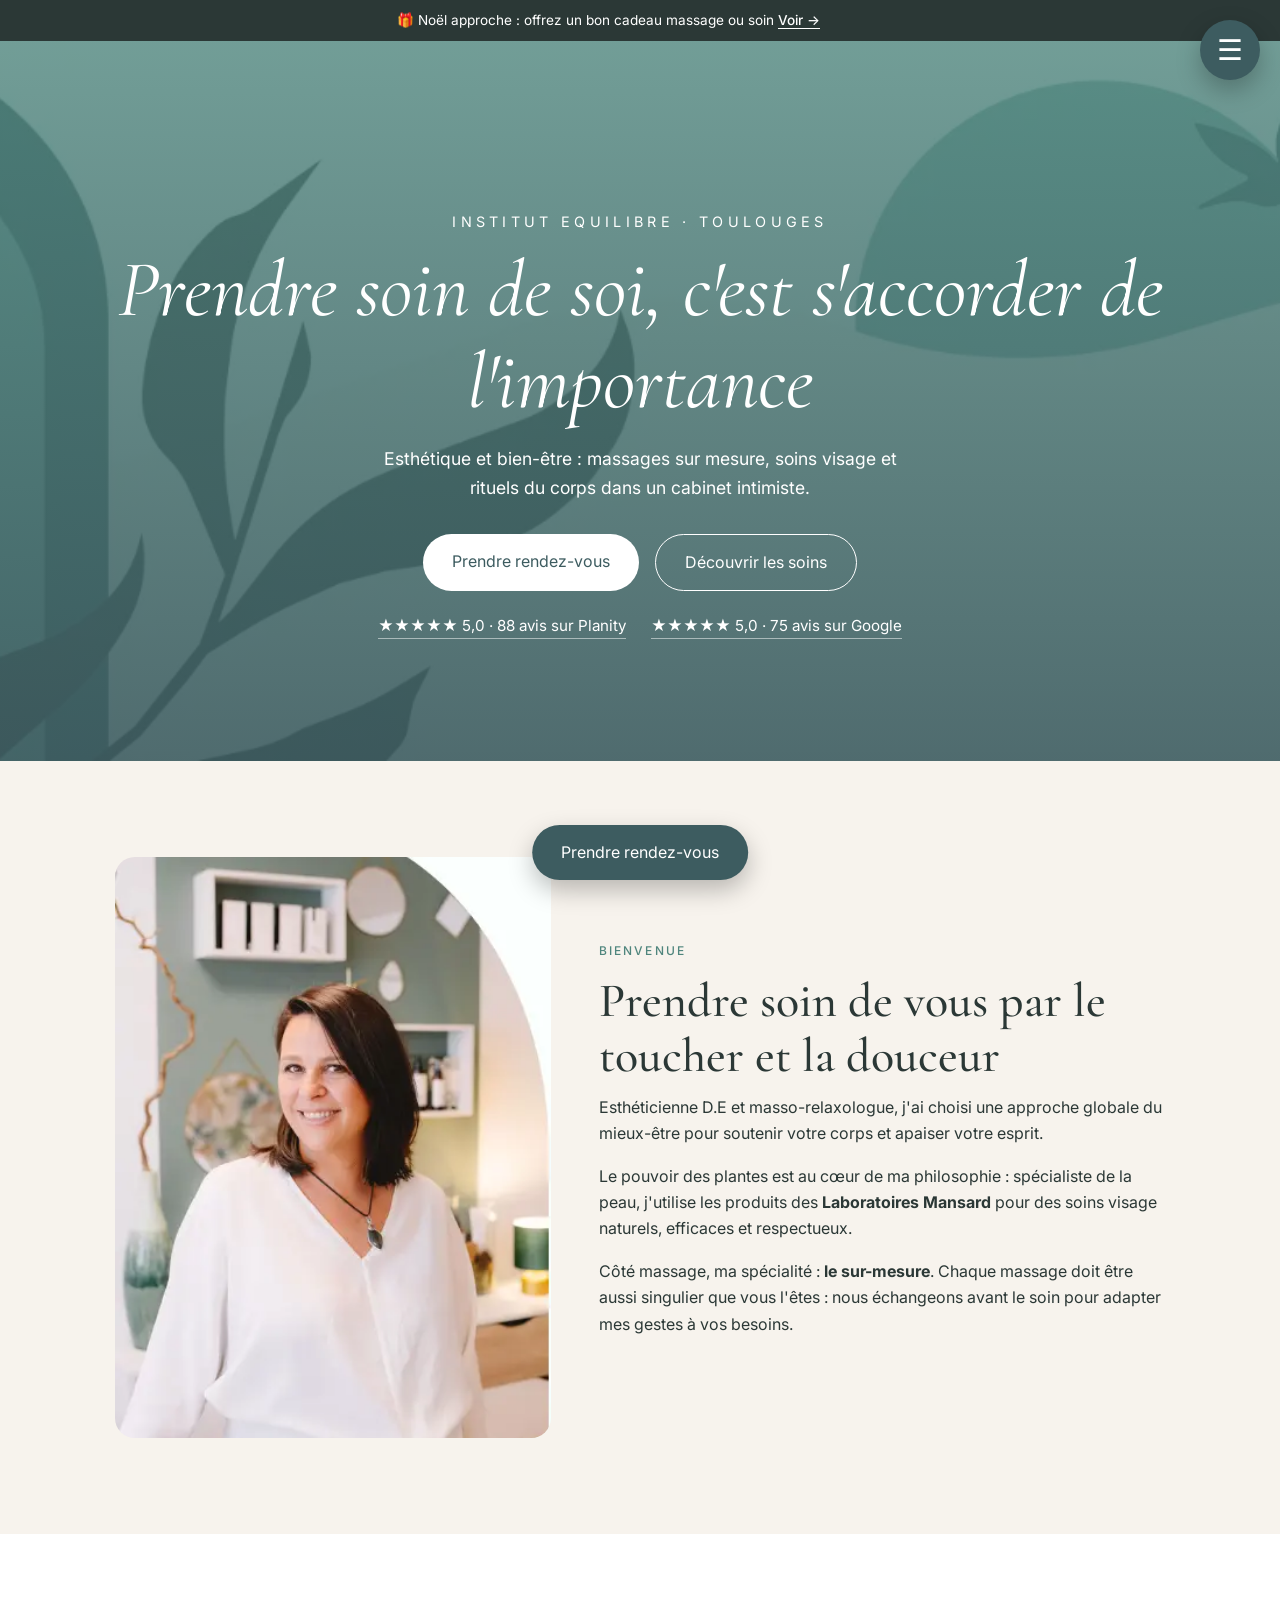
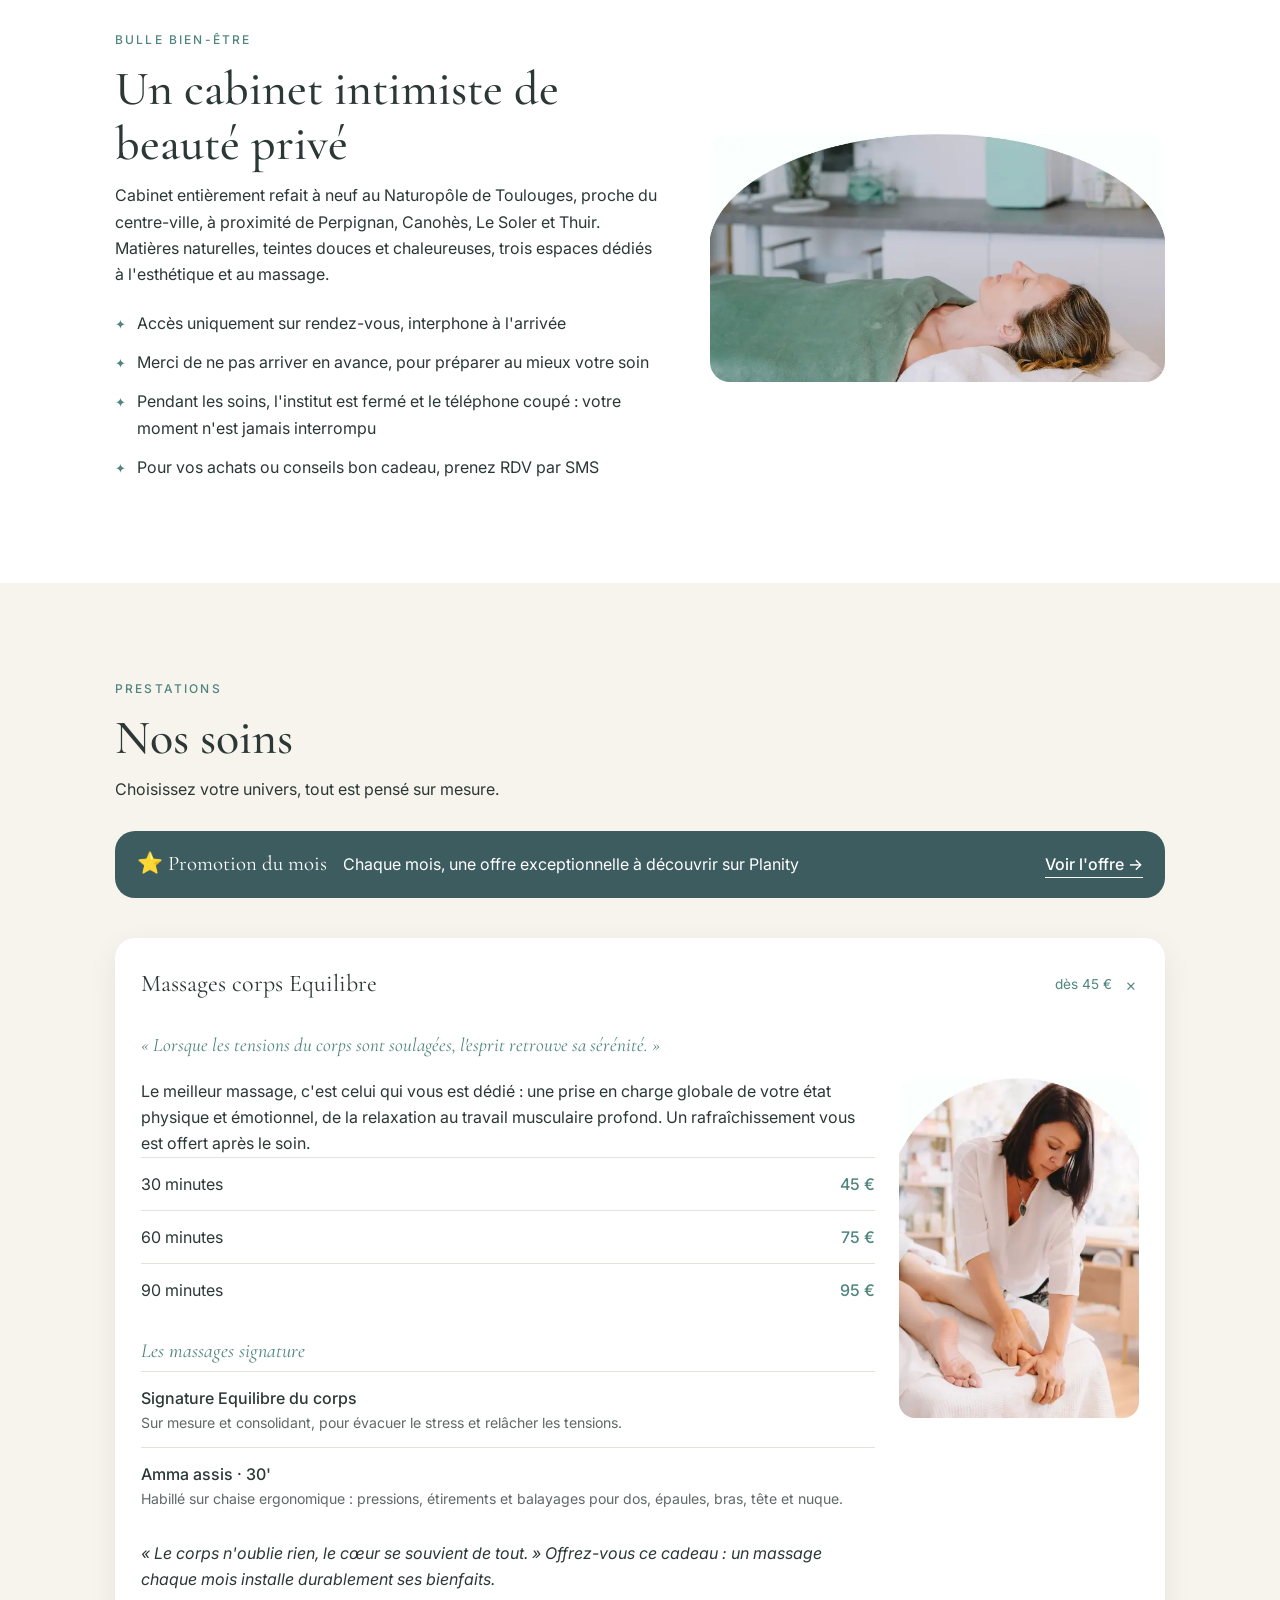
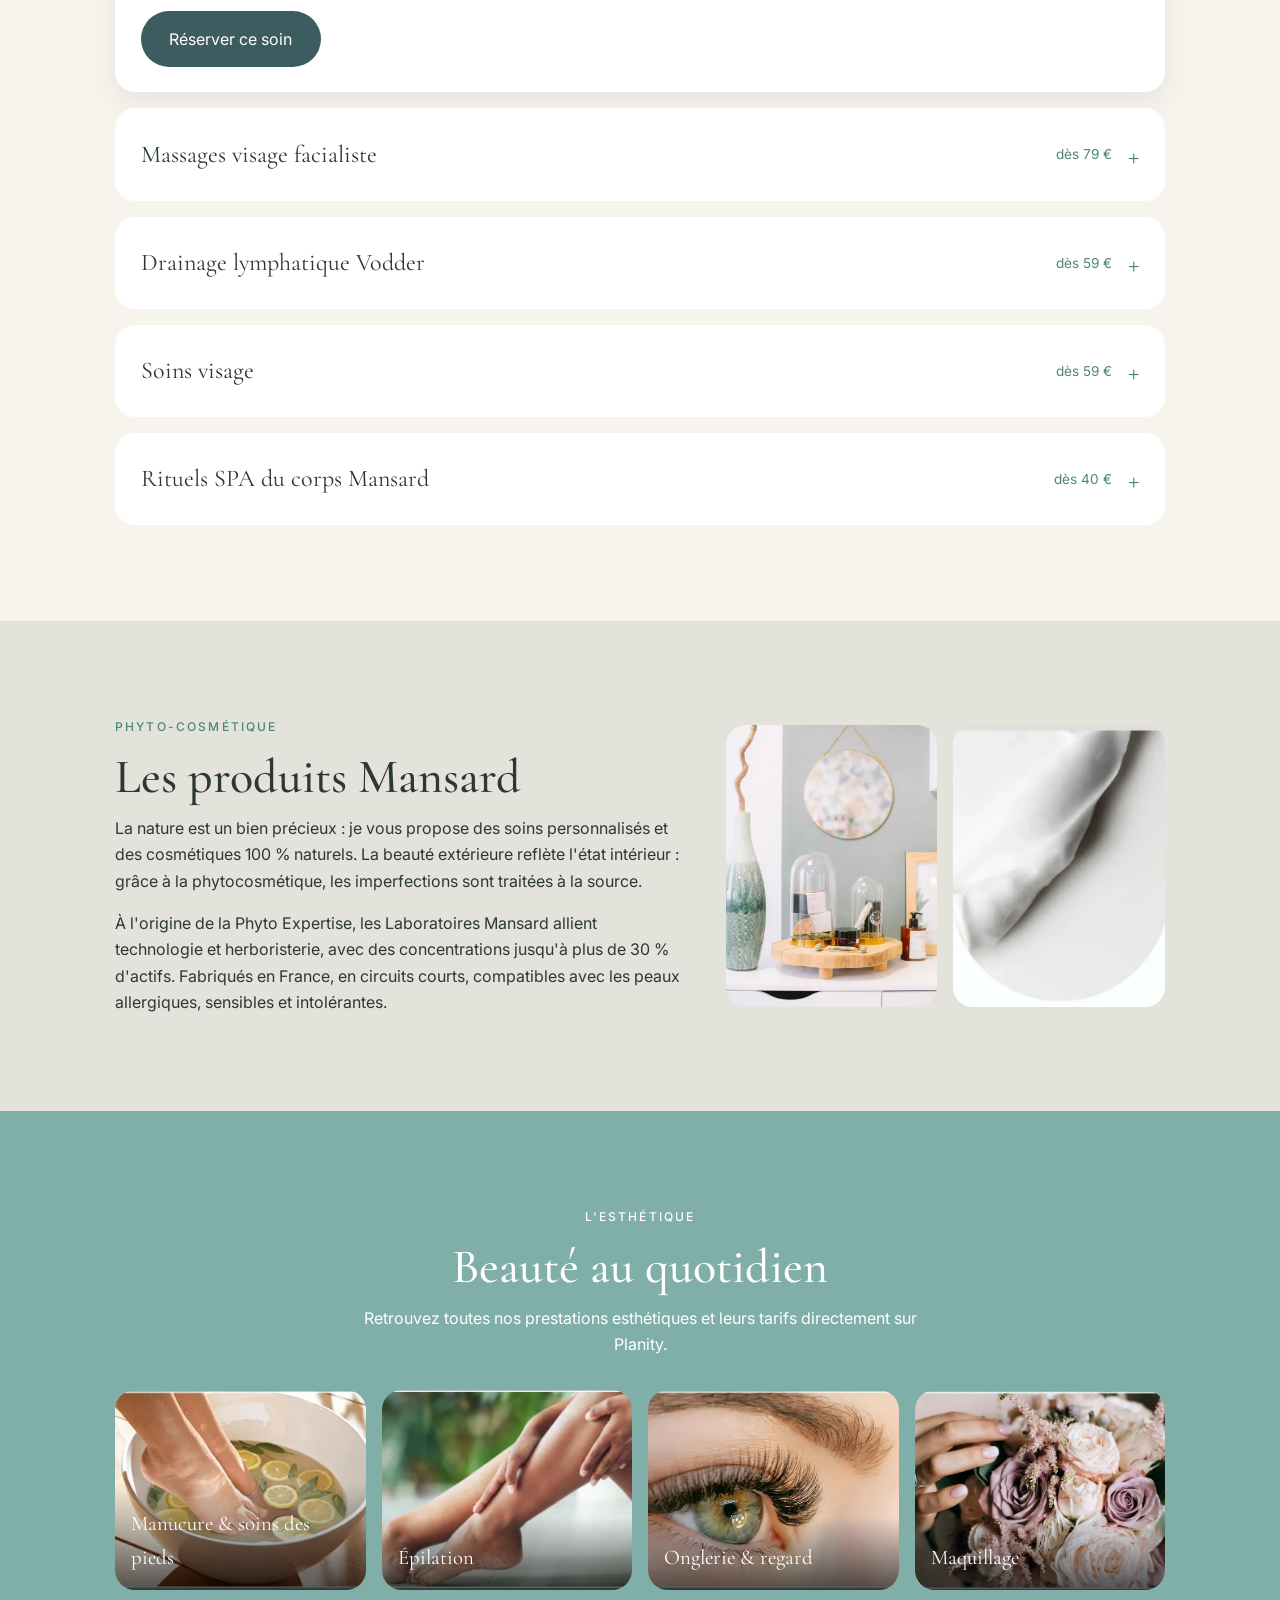
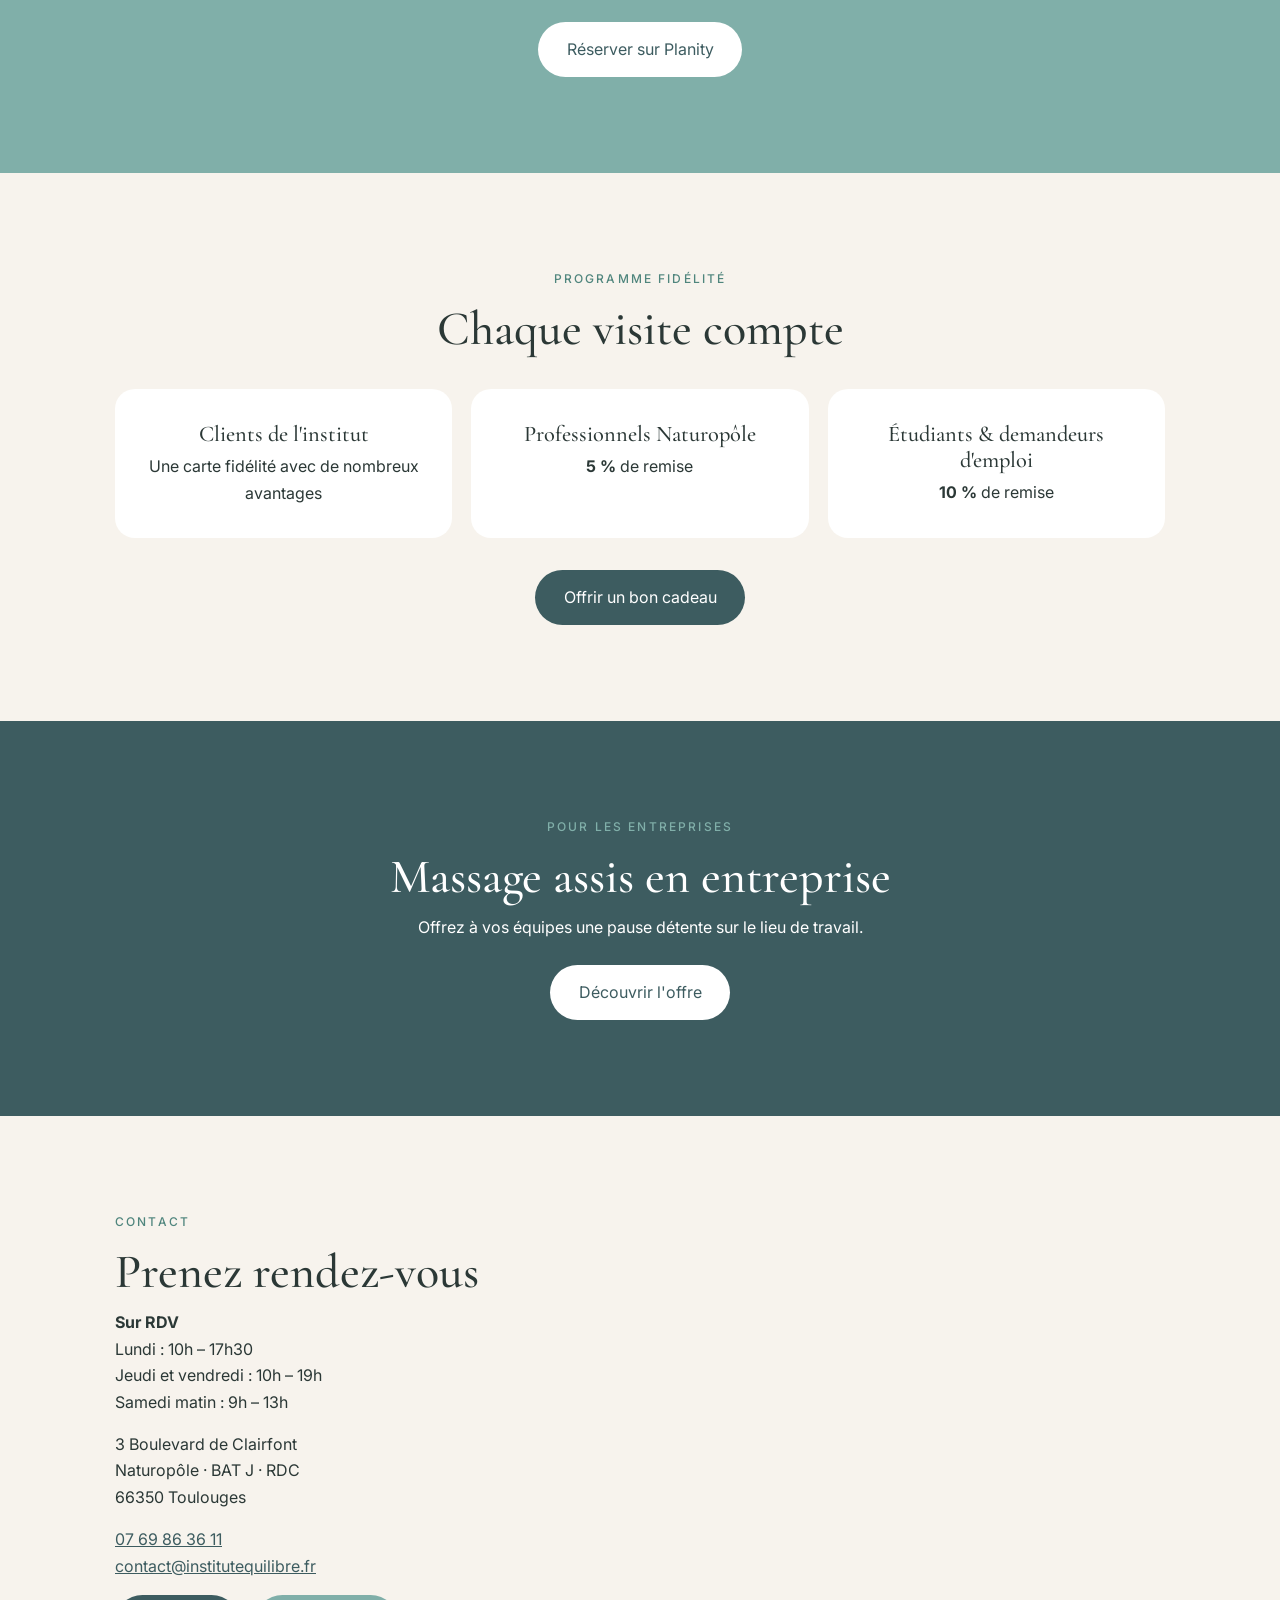
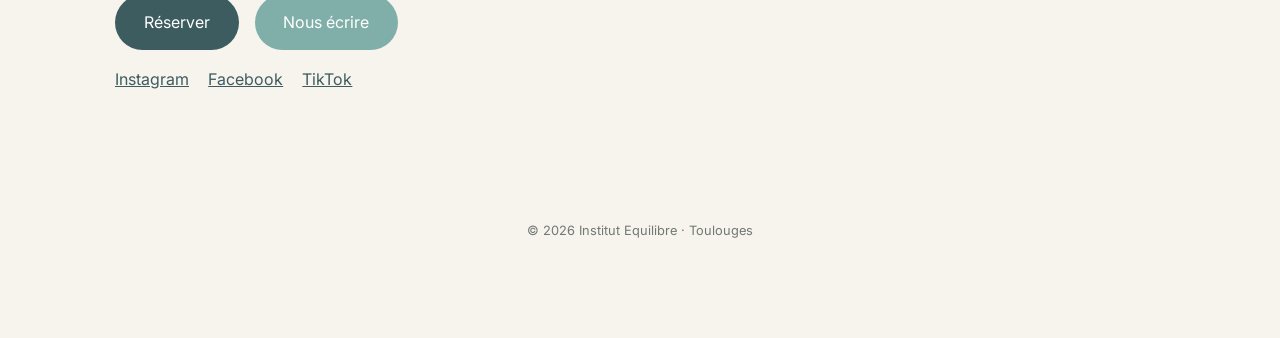
==== commit 975e72a6: "Add gift voucher link and update ratings section" ====
--- a/index.html
+++ b/index.html
@@ -180,6 +180,7 @@
 .promo{display:block;background:var(--ink);color:#fff;text-align:center;text-decoration:none;font-size:.85rem;padding:.7rem 5rem .7rem 1rem;line-height:1.35}
 .promo b{font-weight:500;border-bottom:1px solid currentColor;white-space:nowrap}
 .proof{display:inline-block;margin-top:1.4rem;color:#fff;text-decoration:none;font-size:.95rem;border-bottom:1px solid rgba(255,255,255,.5)}
+.hero-ratings{display:flex;gap:1.6rem;justify-content:center;flex-wrap:wrap}
 summary .from{margin-left:auto;font:400 .85rem Inter,sans-serif;color:var(--sage-d);white-space:nowrap}
 .body .btn.book{margin-top:1.2rem}
 .rv-grid{display:grid;grid-template-columns:repeat(auto-fit,minmax(240px,1fr));gap:1.2rem;margin-top:2rem}
@@ -222,6 +223,7 @@
     <a href="#esthetique">Esthétique</a>
     <a href="#entreprise">Entreprise</a>
     <a href="#contact">Contact</a>
+    <a href="offrir-bon-cadeau.html">🎁 Offrir un bon cadeau</a>
     <a href="https://www.planity.com/institut-equilibre-66350-toulouges" target="_blank" rel="noopener" class="btn-menu">Réserver</a>
 </div>
 
@@ -234,8 +236,11 @@
       <a href="https://www.planity.com/institut-equilibre-66350-toulouges" target="_blank" rel="noopener" class="btn light">Prendre rendez-vous</a>
       <a href="#prestations" class="btn ghost">Découvrir les soins</a>
     </div>
-    <a class="proof" href="https://www.planity.com/institut-equilibre-66350-toulouges" target="_blank" rel="noopener"><span class="stars">★★★★★</span> 5,0 · 88 avis sur Planity</a>
-  </div>
+    <div class="hero-ratings">
+      <a href="https://www.planity.com/institut-equilibre-66350-toulouges" target="_blank" rel="noopener" class="proof">★★★★★ 5,0 · 88 avis sur Planity</a>
+      <a href="https://share.google/BgqpHiEWUVIyXNBQk" target="_blank" rel="noopener" class="proof">★★★★★ 5,0 · 75 avis sur Google</a>
+    </div>
+    </div>
 </header>
 
 <section id="apropos">
@@ -247,13 +252,6 @@
       <p>Esthéticienne D.E et masso-relaxologue, j'ai choisi une approche globale du mieux-être pour soutenir votre corps et apaiser votre esprit.</p>
       <p>Le pouvoir des plantes est au cœur de ma philosophie : spécialiste de la peau, j'utilise les produits des <b>Laboratoires Mansard</b> pour des soins visage naturels, efficaces et respectueux.</p>
       <p>Côté massage, ma spécialité : <b>le sur-mesure</b>. Chaque massage doit être aussi singulier que vous l'êtes : nous échangeons avant le soin pour adapter mes gestes à vos besoins.</p>
-
-      <a class="reviews" href="https://share.google/BgqpHiEWUVIyXNBQk" target="_blank" rel="noopener">
-        <span class="g-logo"><i>G</i><i>o</i><i>o</i><i>g</i><i>l</i><i>e</i></span>
-        <span class="score"><b>5,0</b><span class="stars">★★★★★</span></span>
-        <span class="reviews-txt"><b>Clientes ravies, résultats visibles</b><small>Lisez les avis vérifiés Google &amp; Planity</small></span>
-        <span class="cta">Voir les avis →</span>
-      </a>
     </div>
   </div>
 </section>
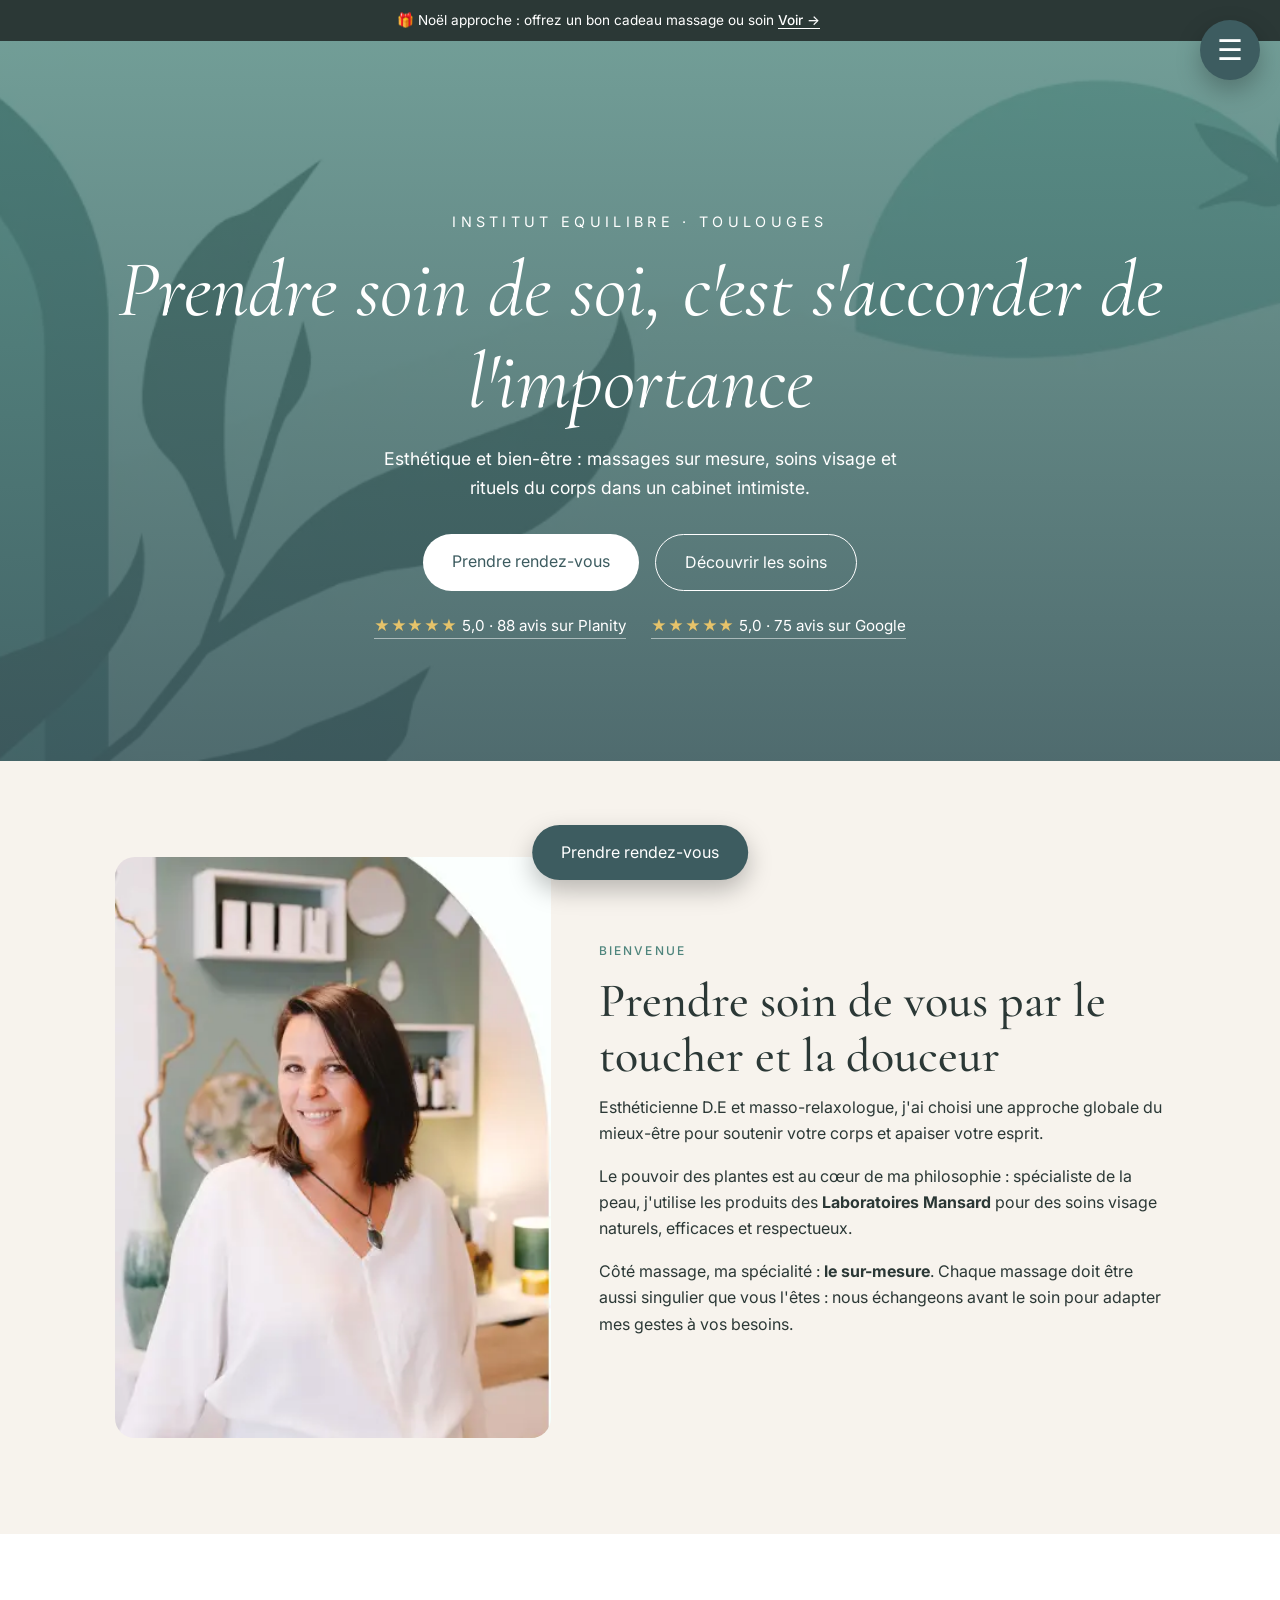
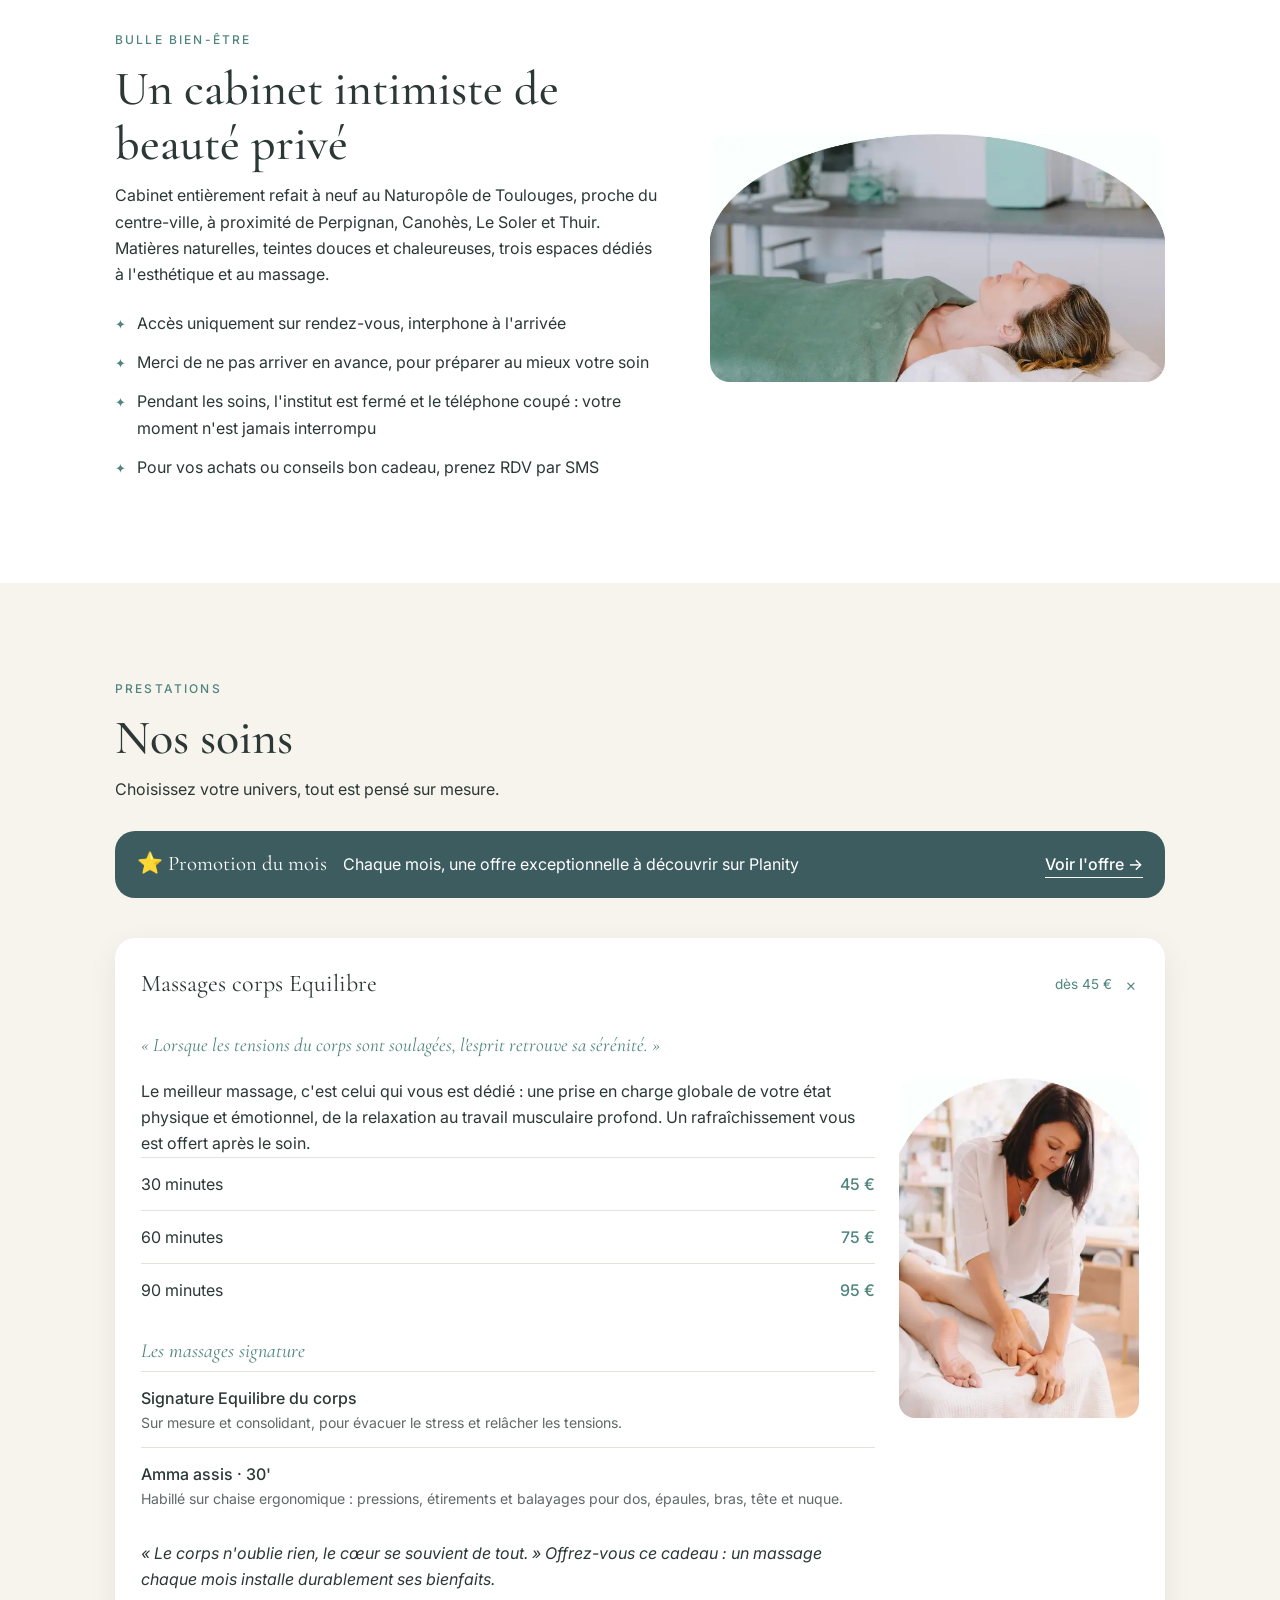
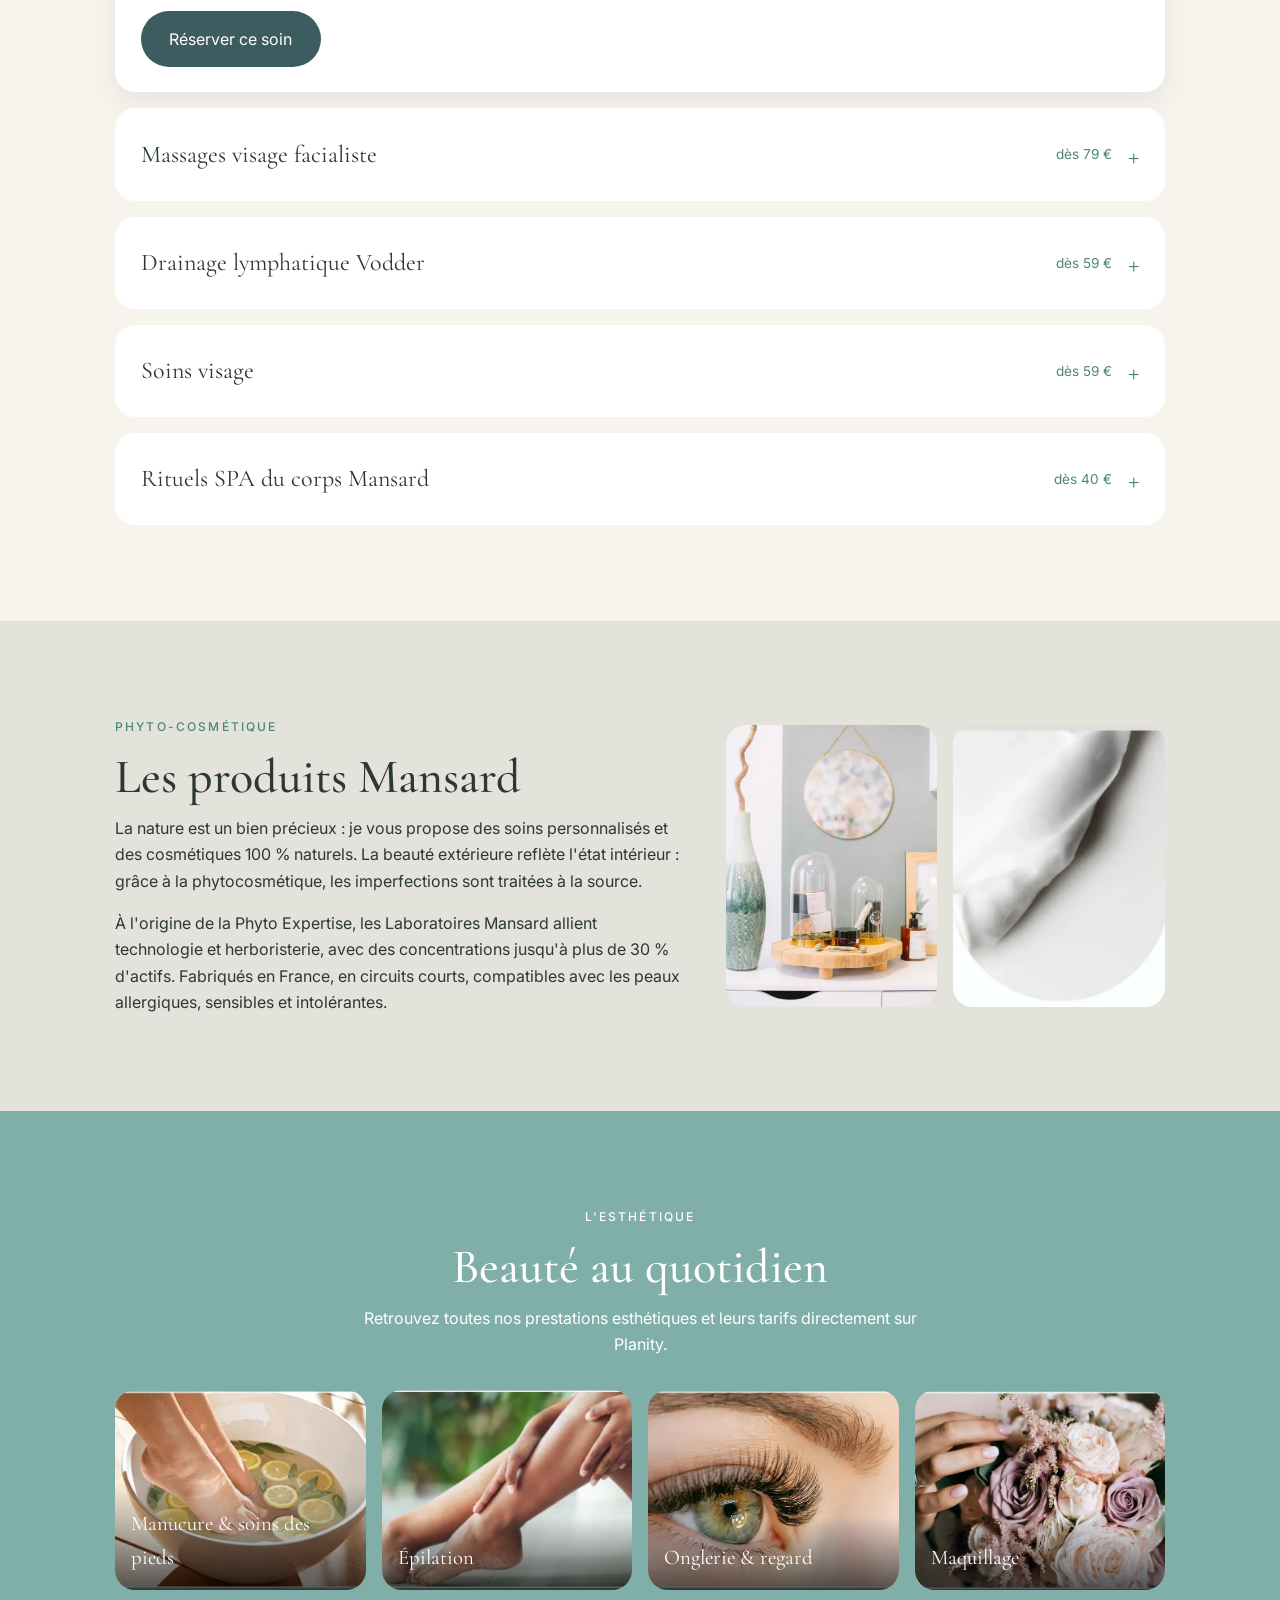
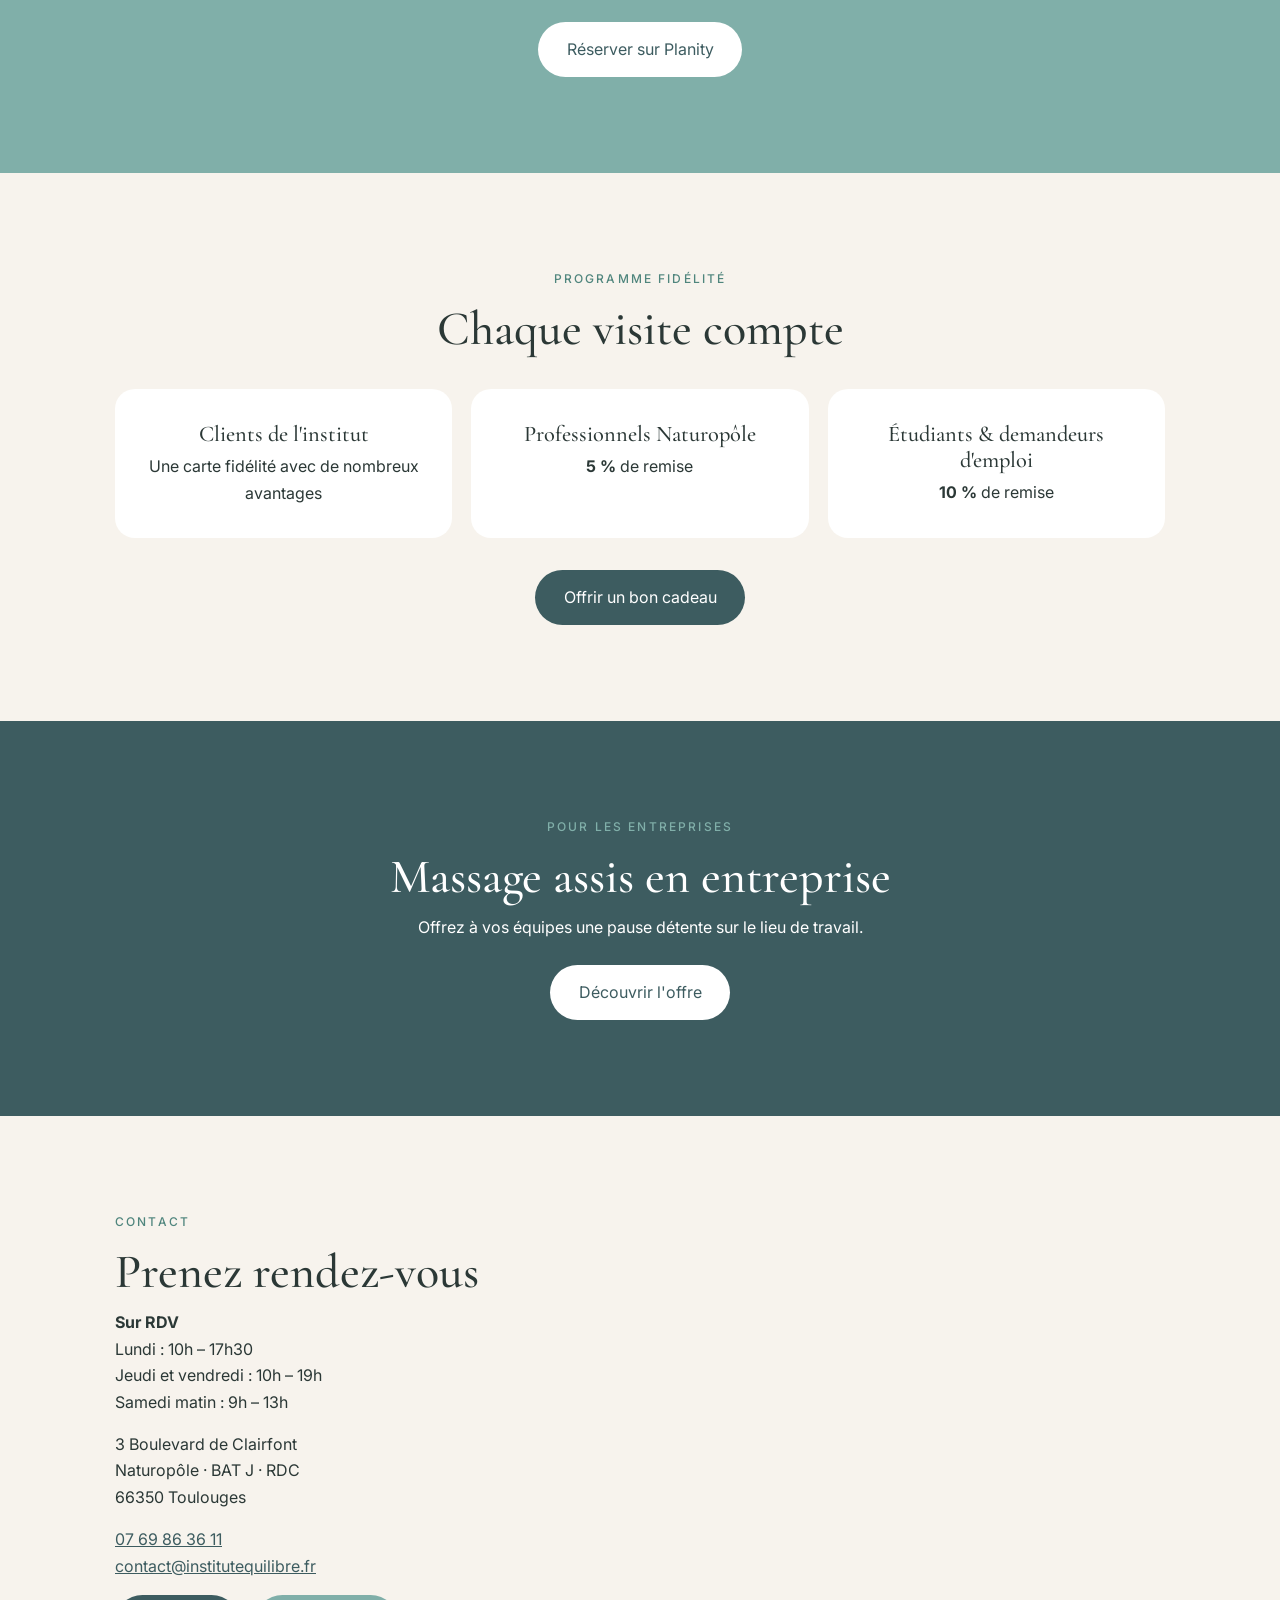
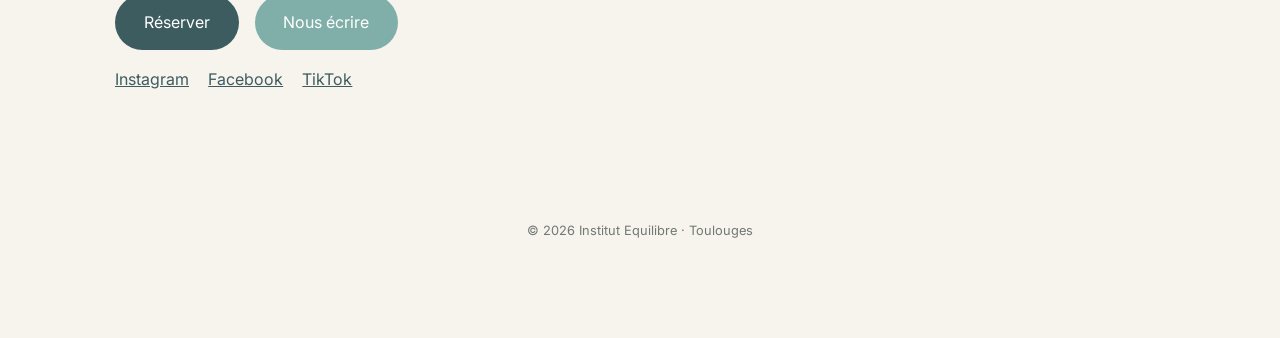
==== commit 3f2056e1: "Enhance hero ratings with star styling Added styling for rating stars in hero section." ====
--- a/index.html
+++ b/index.html
@@ -180,8 +180,9 @@
 .promo{display:block;background:var(--ink);color:#fff;text-align:center;text-decoration:none;font-size:.85rem;padding:.7rem 5rem .7rem 1rem;line-height:1.35}
 .promo b{font-weight:500;border-bottom:1px solid currentColor;white-space:nowrap}
 .proof{display:inline-block;margin-top:1.4rem;color:#fff;text-decoration:none;font-size:.95rem;border-bottom:1px solid rgba(255,255,255,.5)}
-.hero-ratings{display:flex;gap:1.6rem;justify-content:center;flex-wrap:wrap}
-summary .from{margin-left:auto;font:400 .85rem Inter,sans-serif;color:var(--sage-d);white-space:nowrap}
+.hero-ratings{display:flex;column-gap:1.6rem;row-gap:.5rem;justify-content:center;flex-wrap:wrap;margin-top:1.4rem}
+.hero-ratings .proof{margin-top:0}summary .from{margin-left:auto;font:400 .85rem Inter,sans-serif;color:var(--sage-d);white-space:nowrap}
+.proof .st{color:#e6c36a;letter-spacing:.05em}
 .body .btn.book{margin-top:1.2rem}
 .rv-grid{display:grid;grid-template-columns:repeat(auto-fit,minmax(240px,1fr));gap:1.2rem;margin-top:2rem}
 .rv figure{background:#fff;border-radius:var(--r);padding:1.6rem}
@@ -237,8 +238,8 @@
       <a href="#prestations" class="btn ghost">Découvrir les soins</a>
     </div>
     <div class="hero-ratings">
-      <a href="https://www.planity.com/institut-equilibre-66350-toulouges" target="_blank" rel="noopener" class="proof">★★★★★ 5,0 · 88 avis sur Planity</a>
-      <a href="https://share.google/BgqpHiEWUVIyXNBQk" target="_blank" rel="noopener" class="proof">★★★★★ 5,0 · 75 avis sur Google</a>
+      <a href="https://www.planity.com/institut-equilibre-66350-toulouges" target="_blank" rel="noopener" class="proof"><span class="st">★★★★★</span> 5,0 · 88 avis sur Planity</a>
+      <a href="https://share.google/BgqpHiEWUVIyXNBQk" target="_blank" rel="noopener" class="proof"><span class="st">★★★★★</span> 5,0 · 75 avis sur Google</a>
     </div>
     </div>
 </header>
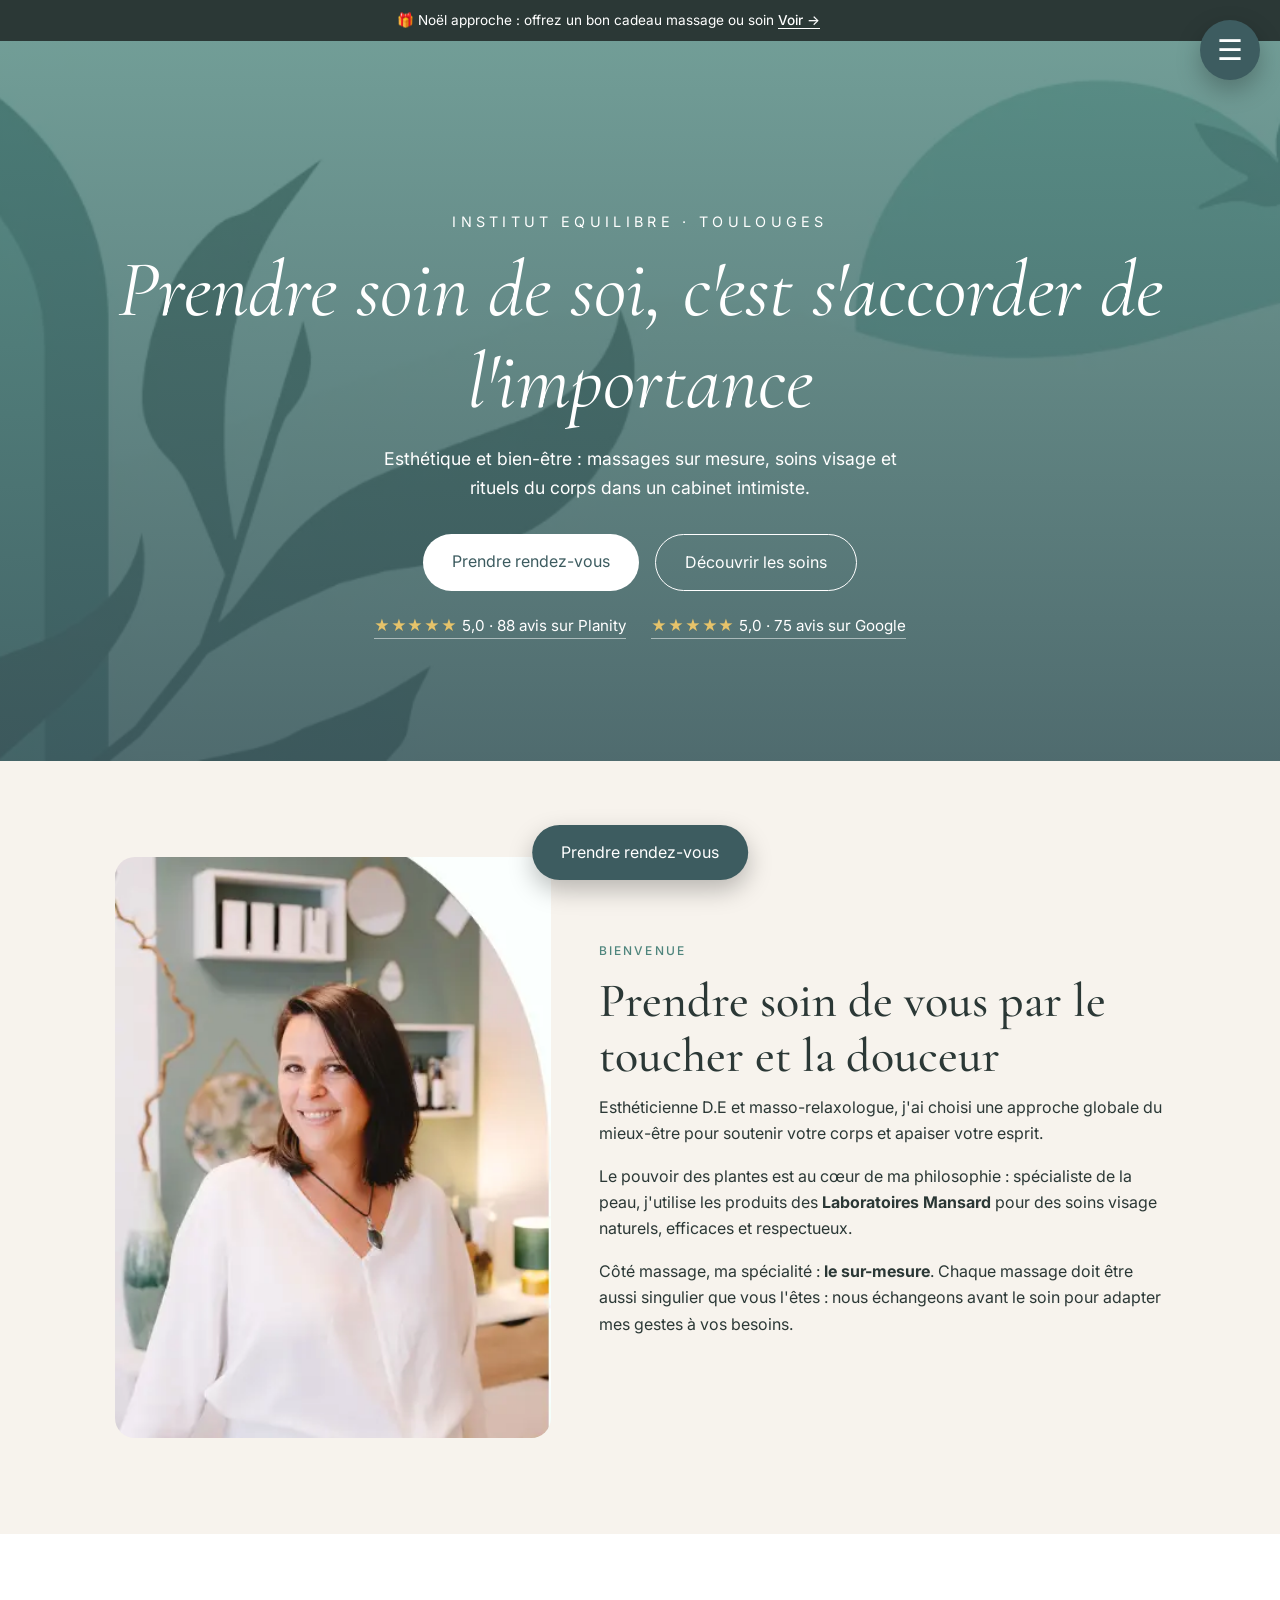
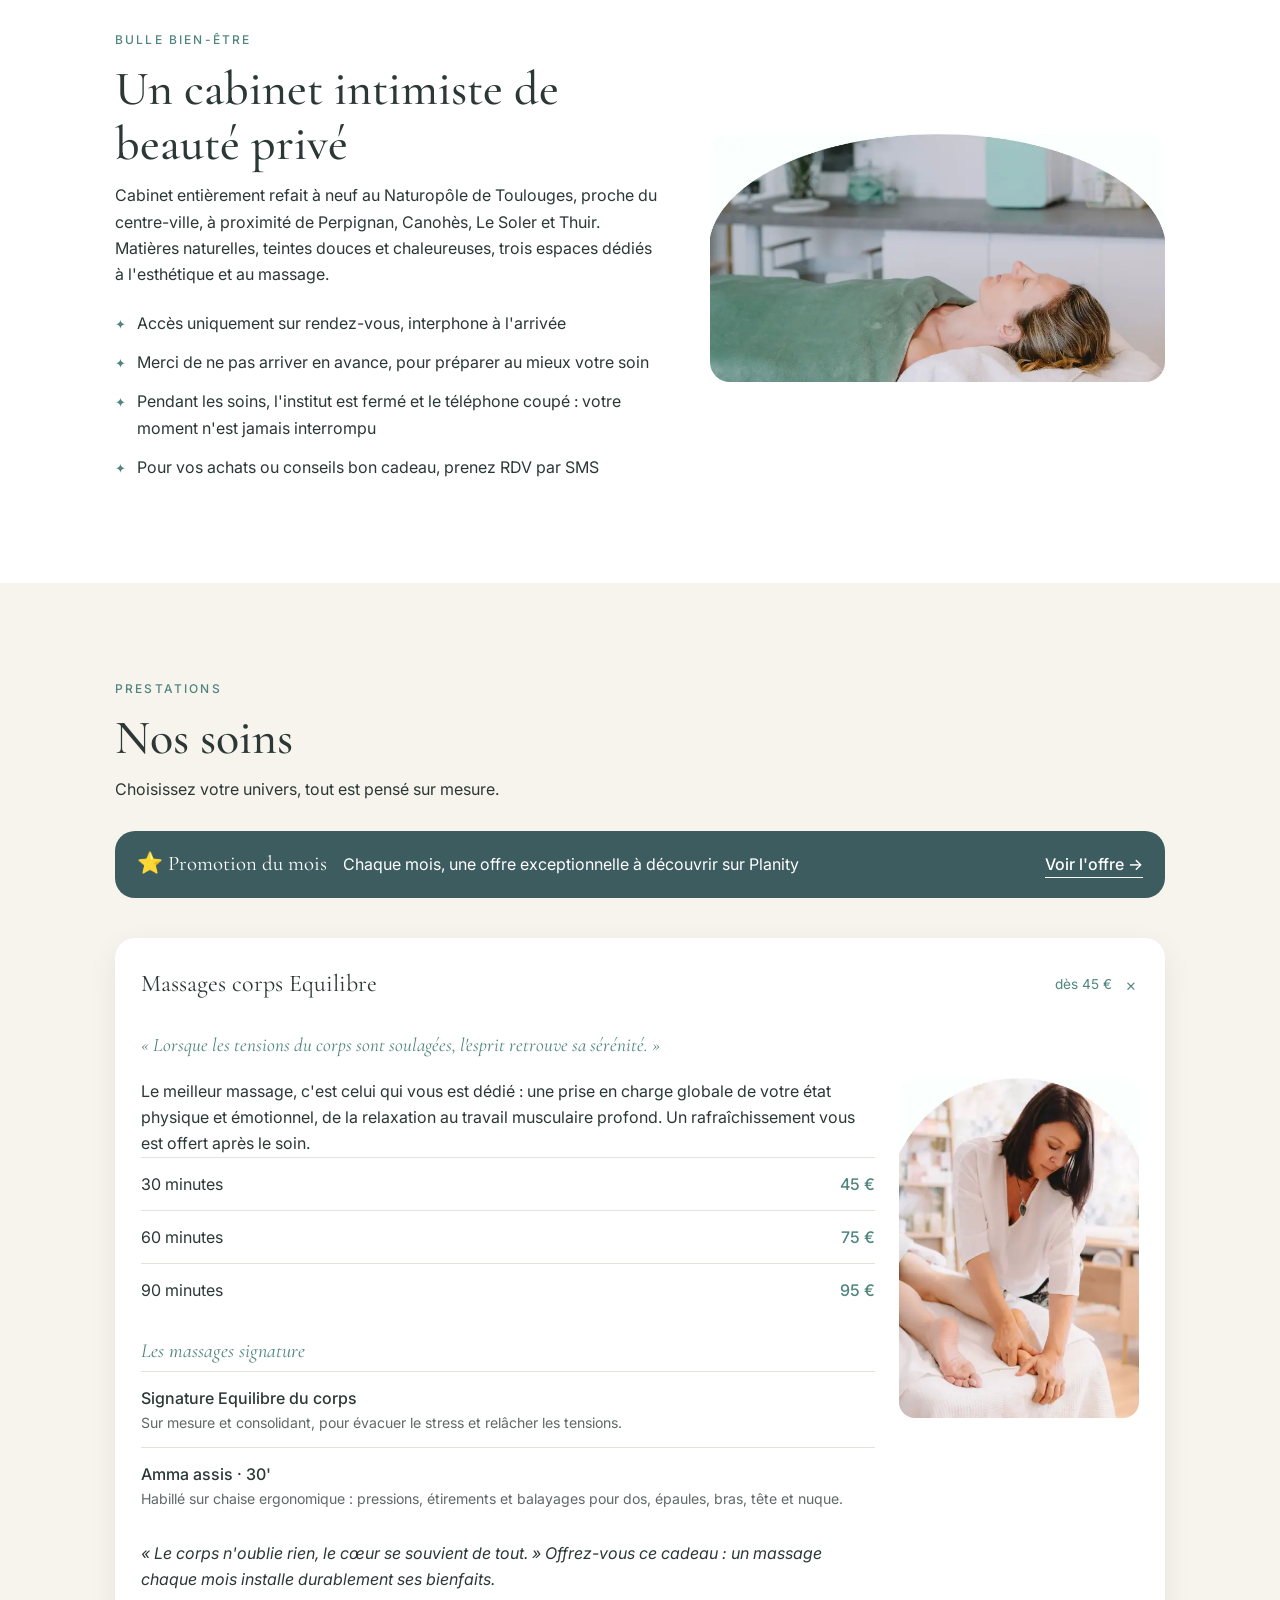
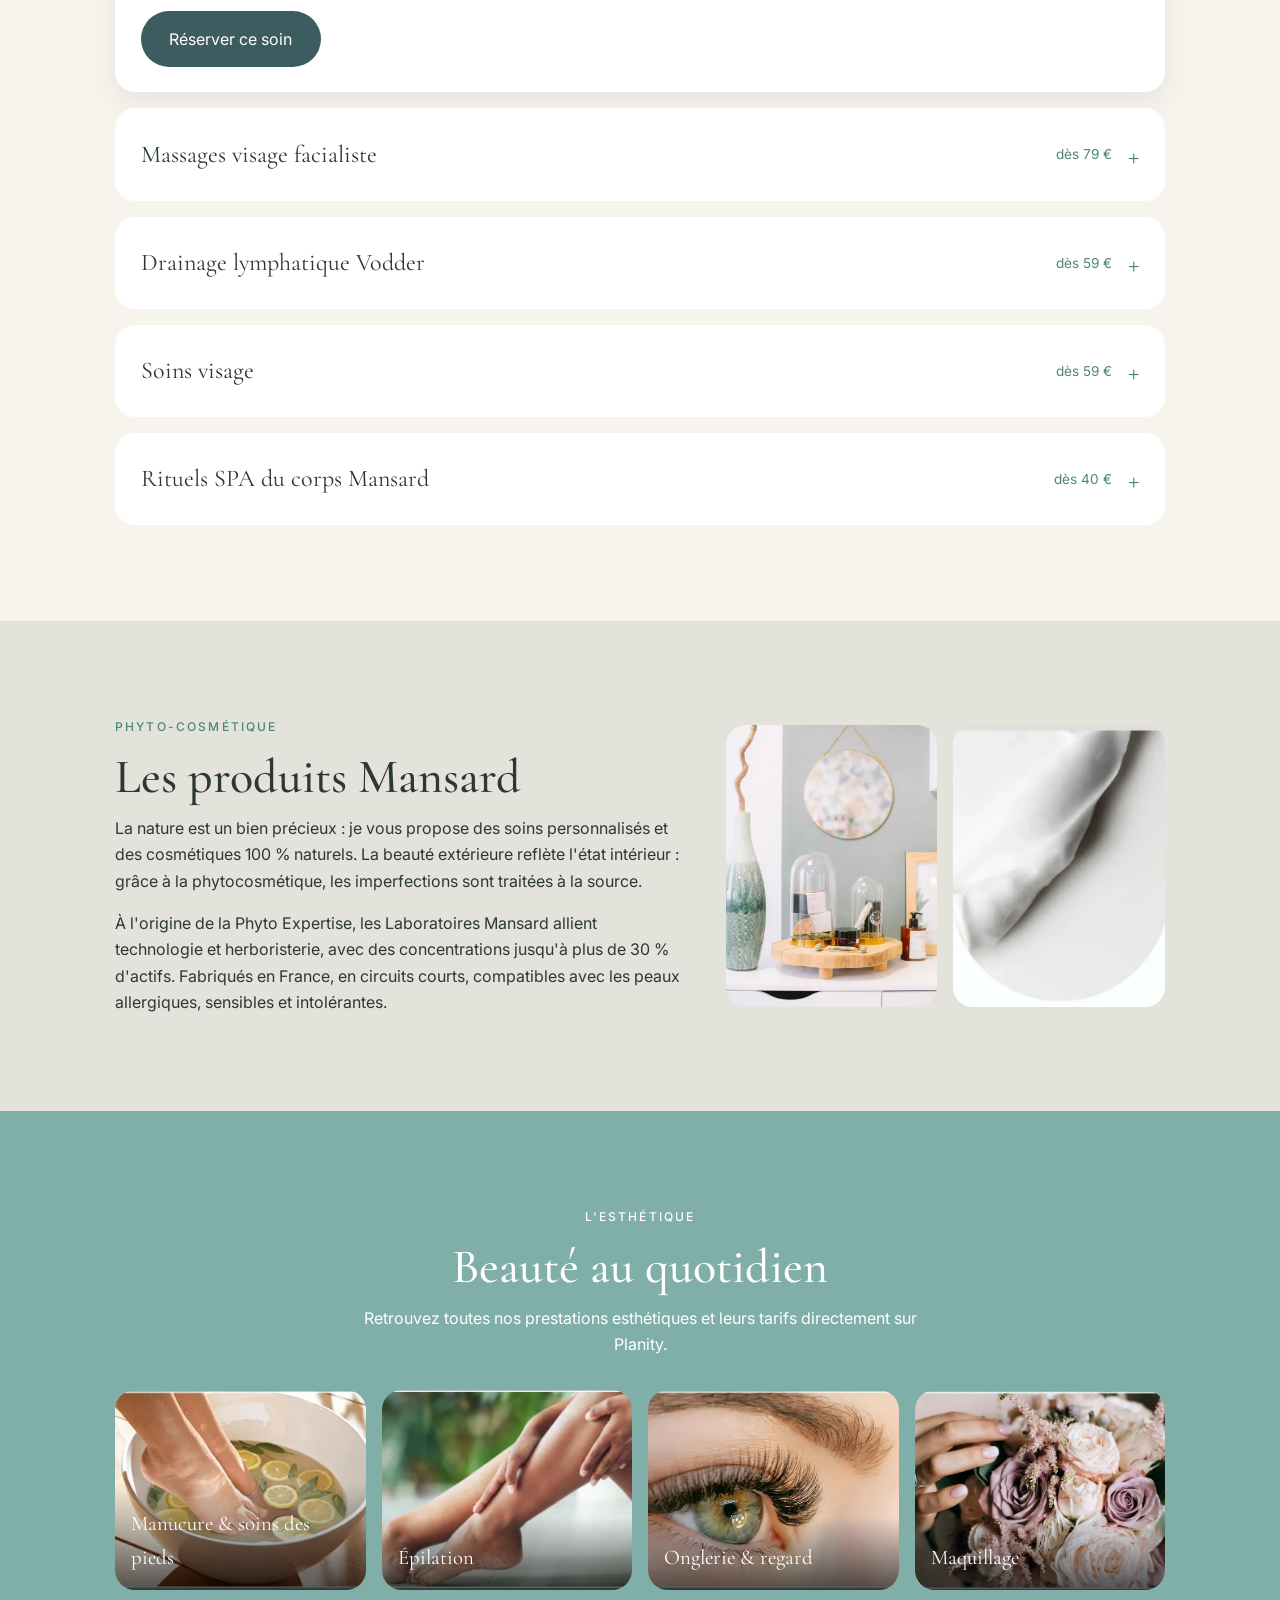
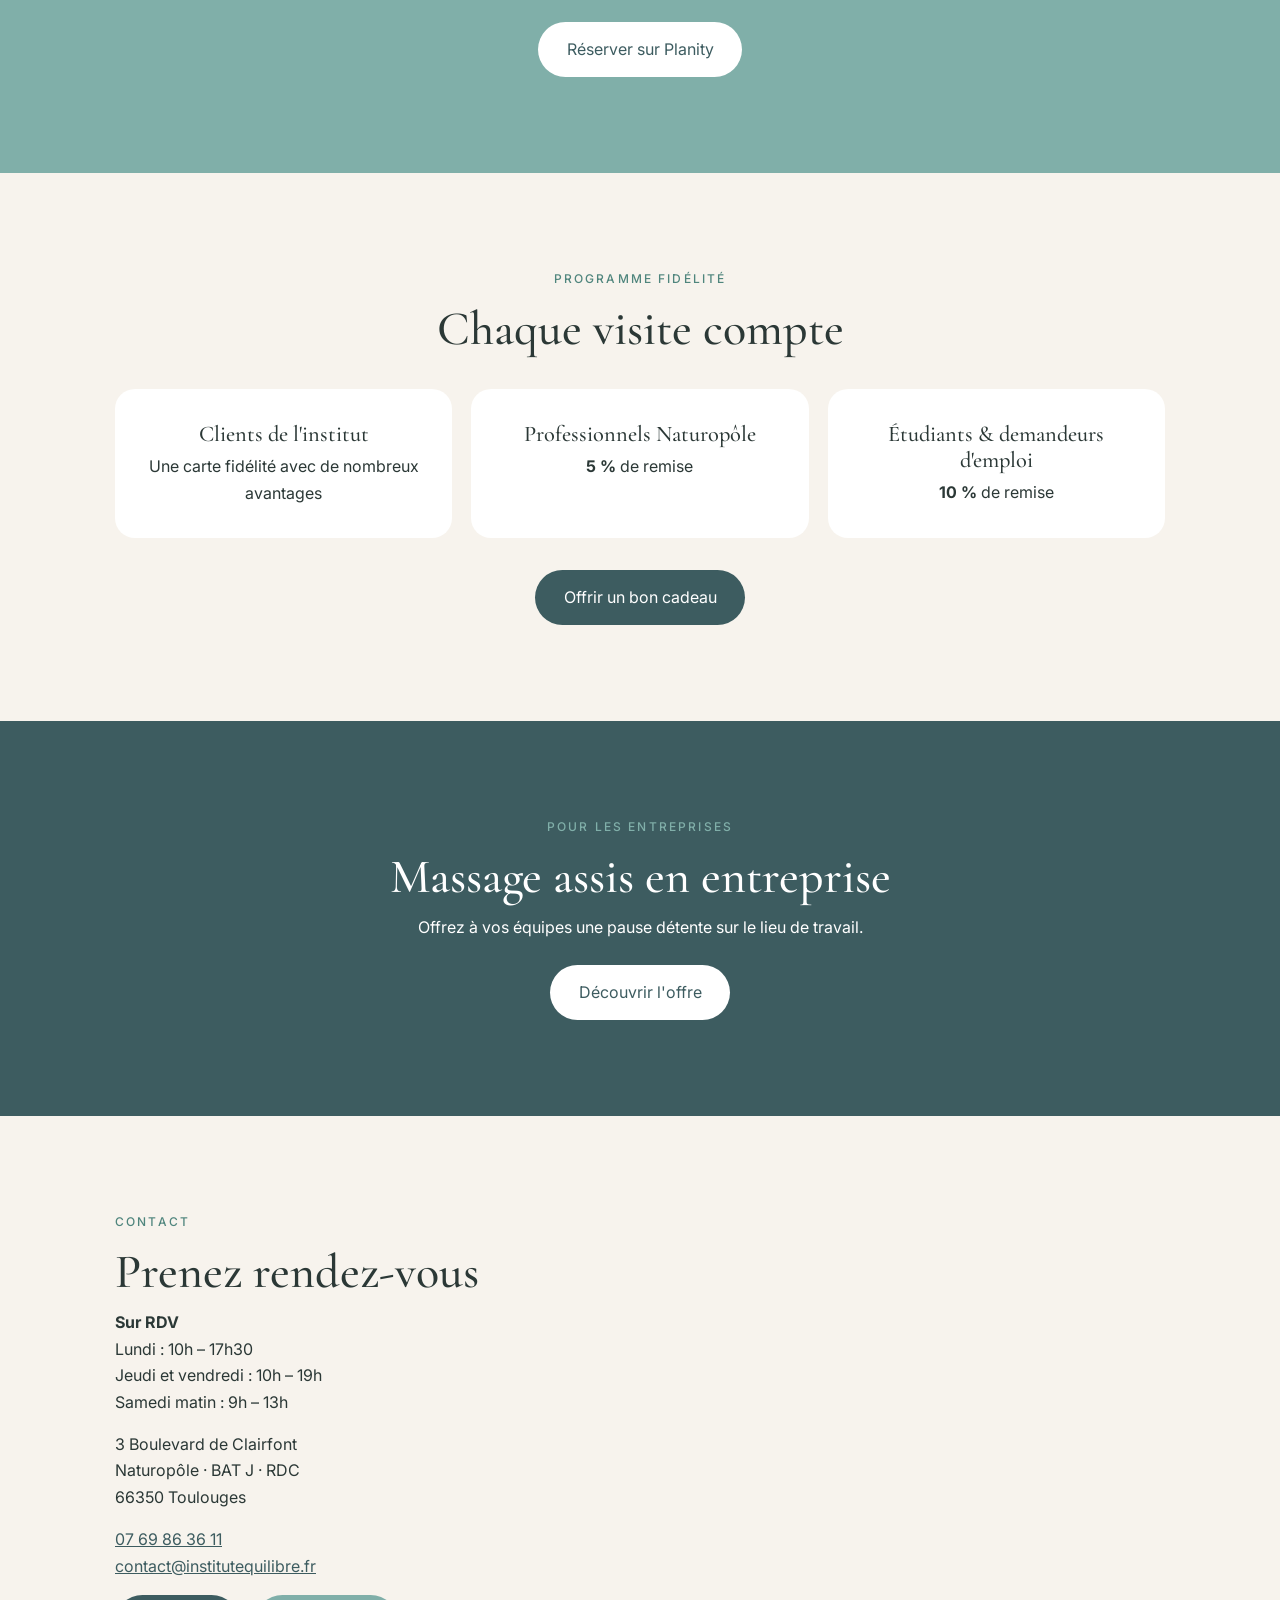
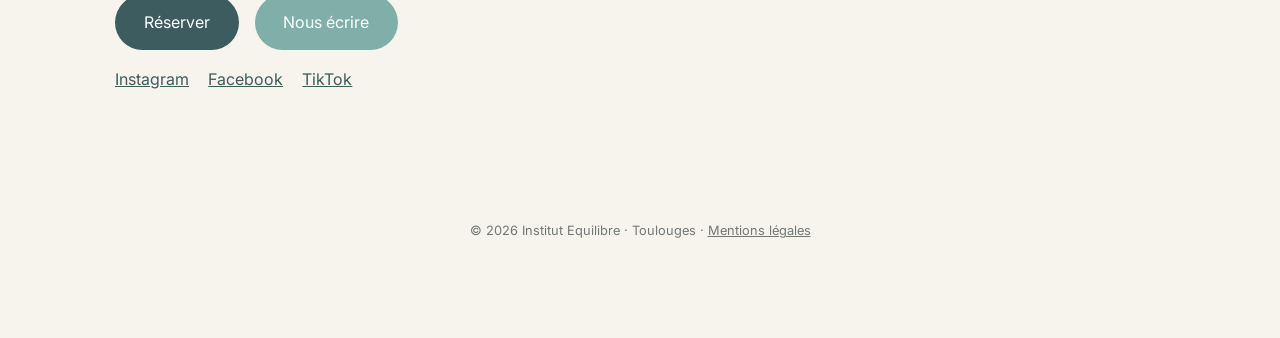
==== commit 1a809ebe: "Change links to local HTML and email for contact Updated links for more information and contact." ====
--- a/index.html
+++ b/index.html
@@ -200,6 +200,18 @@
 .deal:hover{transform:translateY(-2px);background:var(--ink)}
 .deal span{font-family:'Cormorant Garamond',serif;font-size:1.3rem}
 .deal b{margin-left:auto;font-weight:500;border-bottom:1px solid currentColor}
+
+  @media(max-width:600px){
+  .mbar{
+    background:rgba(247,243,237,.8);
+    -webkit-backdrop-filter:blur(14px);
+    backdrop-filter:blur(14px);
+    box-shadow:none;
+    border-top:1px solid rgba(61,92,96,.15);
+  }
+  .mbar a{box-shadow:0 4px 12px rgba(61,92,96,.25)}
+}
+  footer a{color:inherit}
   
 </style>
 </head>
@@ -351,7 +363,7 @@
               <div class="row"><span>45 min · Jambes lourdes</span><b>59 €</b></div>
               <div class="row"><span>60 min · Minceur</span><b>70 €</b></div>
               <div class="row"><span>90 min · Corps entier</span><b>90 €</b></div>
-              <a class="more" href="https://www.institutequilibre.fr/drainage-lymphatique">En savoir plus →</a>
+              <a class="more" href="drainage-lymphatique.html">En savoir plus →</a>
             </div>
             <img src="images/Drainage.webp" alt="Drainage lymphatique" loading="lazy">
           </div>
@@ -456,7 +468,7 @@
       <p><a href="tel:+33769863611">07 69 86 36 11</a><br><a href="mailto:contact@institutequilibre.fr">contact@institutequilibre.fr</a></p>
       <div class="actions" style="justify-content:flex-start">
         <a class="btn" href="https://www.planity.com/institut-equilibre-66350-toulouges" target="_blank" rel="noopener">Réserver</a>
-        <a class="btn" style="background:var(--sage)" href="https://www.institutequilibre.fr/formulaire-contact">Nous écrire</a>
+        <a class="btn" style="background:var(--sage)" href="mailto:contact@institutequilibre.fr">Nous écrire</a>
       </div>
       <div class="social">
         <a href="https://www.instagram.com/institut_equilibre_toulouges/" target="_blank" rel="noopener">Instagram</a>
@@ -468,7 +480,7 @@
   </div>
 </section>
 
-<footer>© 2026 Institut Equilibre · Toulouges</footer>
+<footer>© 2026 Institut Equilibre · Toulouges · <a href="mentions-legales.html">Mentions légales</a></footer>
 <a href="https://www.planity.com/institut-equilibre-66350-toulouges" target="_blank" rel="noopener" class="btn sticky">Prendre rendez-vous</a>
 
   <nav class="mbar" aria-label="Actions rapides">
